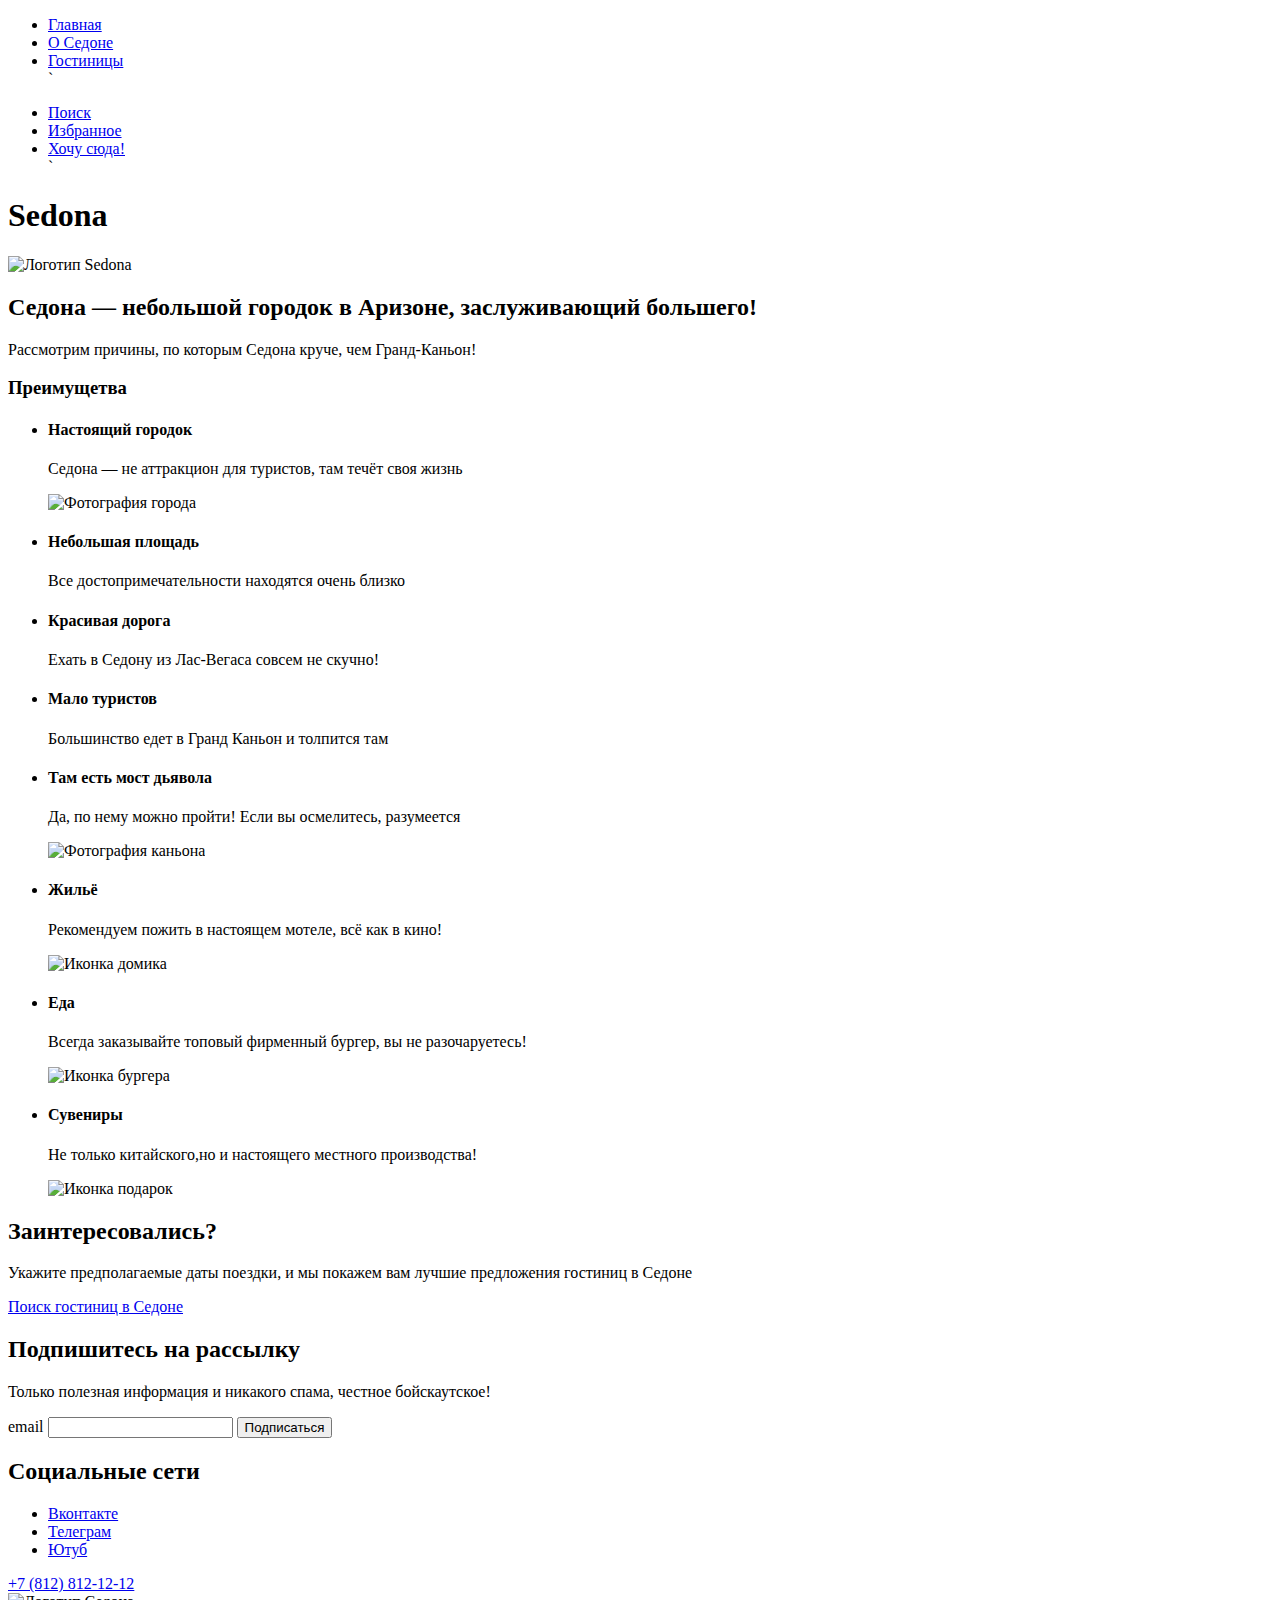
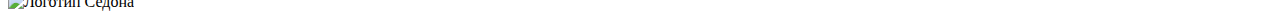
==== index.html @ 20e48341 "Добавляет футер" ====
<!DOCTYPE html>
<html lang="ru">
  <head>
    <meta charset="utf-8">
    <title>HTML Academy: Седона</title>
  </head>
  <body>
<header class="page-header">
  <nav class="navigation">
  <ul class="navigation-list">
    <li class="navigation-item">
  <a class="navigation-link" href="home.html">Главная</a>
    </li>
    <li class="navigation-item">
      <a class="navigation-link" href="about.html">О Седоне</a>
        </li>
        <li class="navigation-item">
          <a class="navigation-link" href="hotel.html">Гостиницы</a>
            </li>`
  </ul>
  <ul class="navigation-user">
    <li class="navigation-item">
  <a class="navigation-link" href="#">
    <span class="visuali-hidden">
      Поиск</span>
  </a>
    </li>
    <li class="navigation-item">
      <a class="navigation-link" href="#">Избранное</a>
        </li>
        <li class="navigation-item">
          <a class="navigation-link" href="#">
            <span class="visuali-hidden">
            Хочу сюда!</span>
          </a>
          </li>`
  </ul>
  </nav>
</header>

<main class="main-index">
<h1 class="visually-hidden">Sedona</h1>
<img class="logo" src="" alt="Логотип Sedona">
<section class="intro">
<h2>Седона — небольшой городок в Аризоне,
  заслуживающий большего!
</h2>
<p class="advantages-discription">Рассмотрим причины, по которым Седона круче, чем Гранд-Каньон!</p>
</section>
<section class="advantages">
<h3 class="visuali-hidden">Преимущетва</h3>
<ul class="advantages-list">
  <li class="advantages-item">
<h4 class="advanage-title">Настоящий городок</h4>
<p class="advantages-discription">Седона — не аттракцион для туристов, там течёт своя жизнь</p>
<img src="" alt="Фотография города">
  </li>
  <li class="advantages-item">
    <h4 class="advanage-title">Небольшая площадь</h4>
    <p class="advantages-discription">Все достопримечательности находятся очень близко</p>
      </li>
    </li>
    <li class="advantages-item">
      <h4 class="advanage-title">Красивая дорога</h4>
      <p class="advantages-discription">Ехать в Седону из Лас-Вегаса совсем не скучно!</p>
        </li>
      </li>
      <li class="advantages-item">
        <h4 class="advanage-title">Мало туристов</h4>
        <p class="advantages-discription">Большинство едет в Гранд Каньон и толпится там</p>
          </li>
          <li class="advantages-item">
            <h4 class="advanage-title">Там есть мост дьявола</h4>
            <p class="advantages-discription">Да, по нему можно пройти! Если вы осмелитесь, разумеется</p>
            <img src="" alt="Фотография каньона">
              </li>
              <li class="advantages-item">
                <h4 class="advantages-title">Жильё</h4>
                <p class="advantages-discription">Рекомендуем пожить в настоящем мотеле, всё как в кино!</p>
                <img src="" alt="Иконка домика">
                  </li>
                  <li class="advantages-item">
                    <h4 class="advantages-title">Еда</h4>
                    <p class="advantages-discription">Всегда заказывайте топовый фирменный бургер, вы не разочаруетесь!</p>
                    <img src="" alt="Иконка бургера">
                      </li>
                      <li class="advantages-item">
                        <h4 class="advantages-title">Сувениры</h4>
                        <p class="advantages-discription">Не только китайского,но и настоящего местного производства!</p>
                        <img src="" alt="Иконка подарок">
                          </li>
</ul>
<section class="advantages">
<h2 class="search-title">Заинтересовались?</h2>
<p class="advantages-discription">Укажите предполагаемые даты поездки, и мы покажем вам лучшие предложения гостиниц в Седоне</p>
<a class="button button-all" href="#">Поиск гостиниц в Седоне</a>
</section>
<section class="appointment">
  <h2 class="appointment-title">Подпишитесь на рассылку</h2>
  <p>Только полезная информация и никакого спама, честное бойскаутское!</p>
  <form class="appointment-form" action="https://echo.htmlacademy.ru" method="post">
    <lable for="appointment-email">email</lable>
  <input type="text" id="appointment-email" name="appointment-email">
  <button class="button" type="submit">Подписаться</button>
  </form>
</section>
<footer class="page-footer">
  <section class="footer-social">
    <h2 class="visuali-hidden">Социальные сети</h2>
    <ul class="footer-social-list">
      <li class="footer-social-item">
      <a class="button" href="#">
        <span class="visuali-hidden">Вконтакте</span>
      </a>
    </li>
    <li class="footer-social-item">
      <a class="button" href="#">
        <span class="visuali-hidden">Телеграм</span>
      </a>
      <li class="footer-social-item">
        <a class="button" href="#">
          <span class="visuali-hidden">Ютуб</span>
        </a>
      </ul>
  </section>
  <section class="footer-contacts">
    <a class="footer-contacts-phone" href="tel:+7812812-12-12">+7 (812) 812-12-12</a>
  </section>
  <img class="contacts-logo" src="" alt="Логотип Седона">
</main>

  </body>
</html>
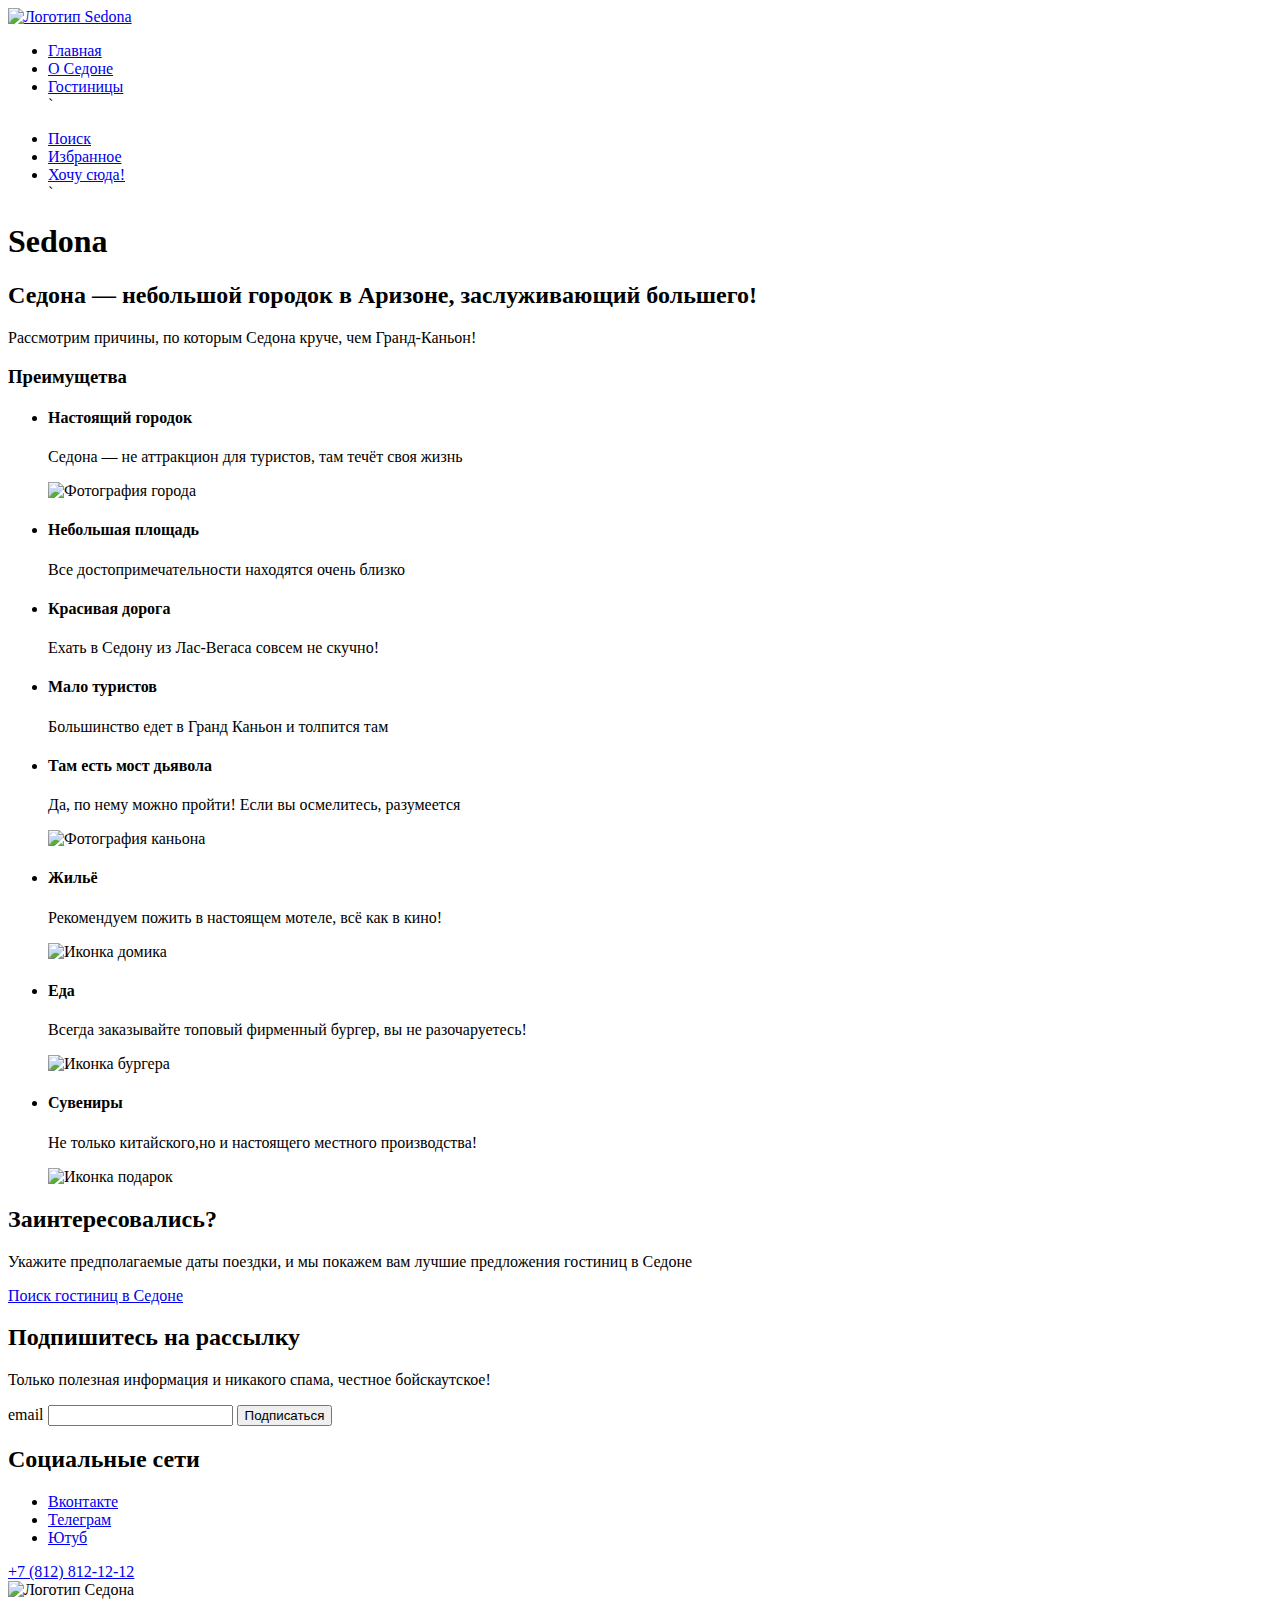
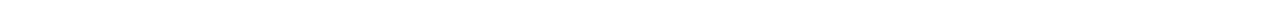
==== commit 81ca39be: "Добавляет фильтрацию, карточки продукта и пагинацию" ====
--- a/index.html
+++ b/index.html
@@ -7,6 +7,9 @@
   <body>
 <header class="page-header">
   <nav class="navigation">
+    <a class="navigation-logo" href="index.html">
+      <img class="page-header-logo" src="" alt="Логотип Sedona" src="">
+      </a>
   <ul class="navigation-list">
     <li class="navigation-item">
   <a class="navigation-link" href="home.html">Главная</a>
@@ -15,7 +18,7 @@
       <a class="navigation-link" href="about.html">О Седоне</a>
         </li>
         <li class="navigation-item">
-          <a class="navigation-link" href="hotel.html">Гостиницы</a>
+          <a class="navigation-link" href="catalog.html">Гостиницы</a>
             </li>`
   </ul>
   <ul class="navigation-user">
@@ -40,10 +43,8 @@
 
 <main class="main-index">
 <h1 class="visually-hidden">Sedona</h1>
-<img class="logo" src="" alt="Логотип Sedona">
 <section class="intro">
-<h2>Седона — небольшой городок в Аризоне,
-  заслуживающий большего!
+<h2>Седона — небольшой городок в Аризоне, заслуживающий большего!
 </h2>
 <p class="advantages-discription">Рассмотрим причины, по которым Седона круче, чем Гранд-Каньон!</p>
 </section>
@@ -127,6 +128,7 @@
     <a class="footer-contacts-phone" href="tel:+7812812-12-12">+7 (812) 812-12-12</a>
   </section>
   <img class="contacts-logo" src="" alt="Логотип Седона">
+  </footer>
 </main>
 
   </body>
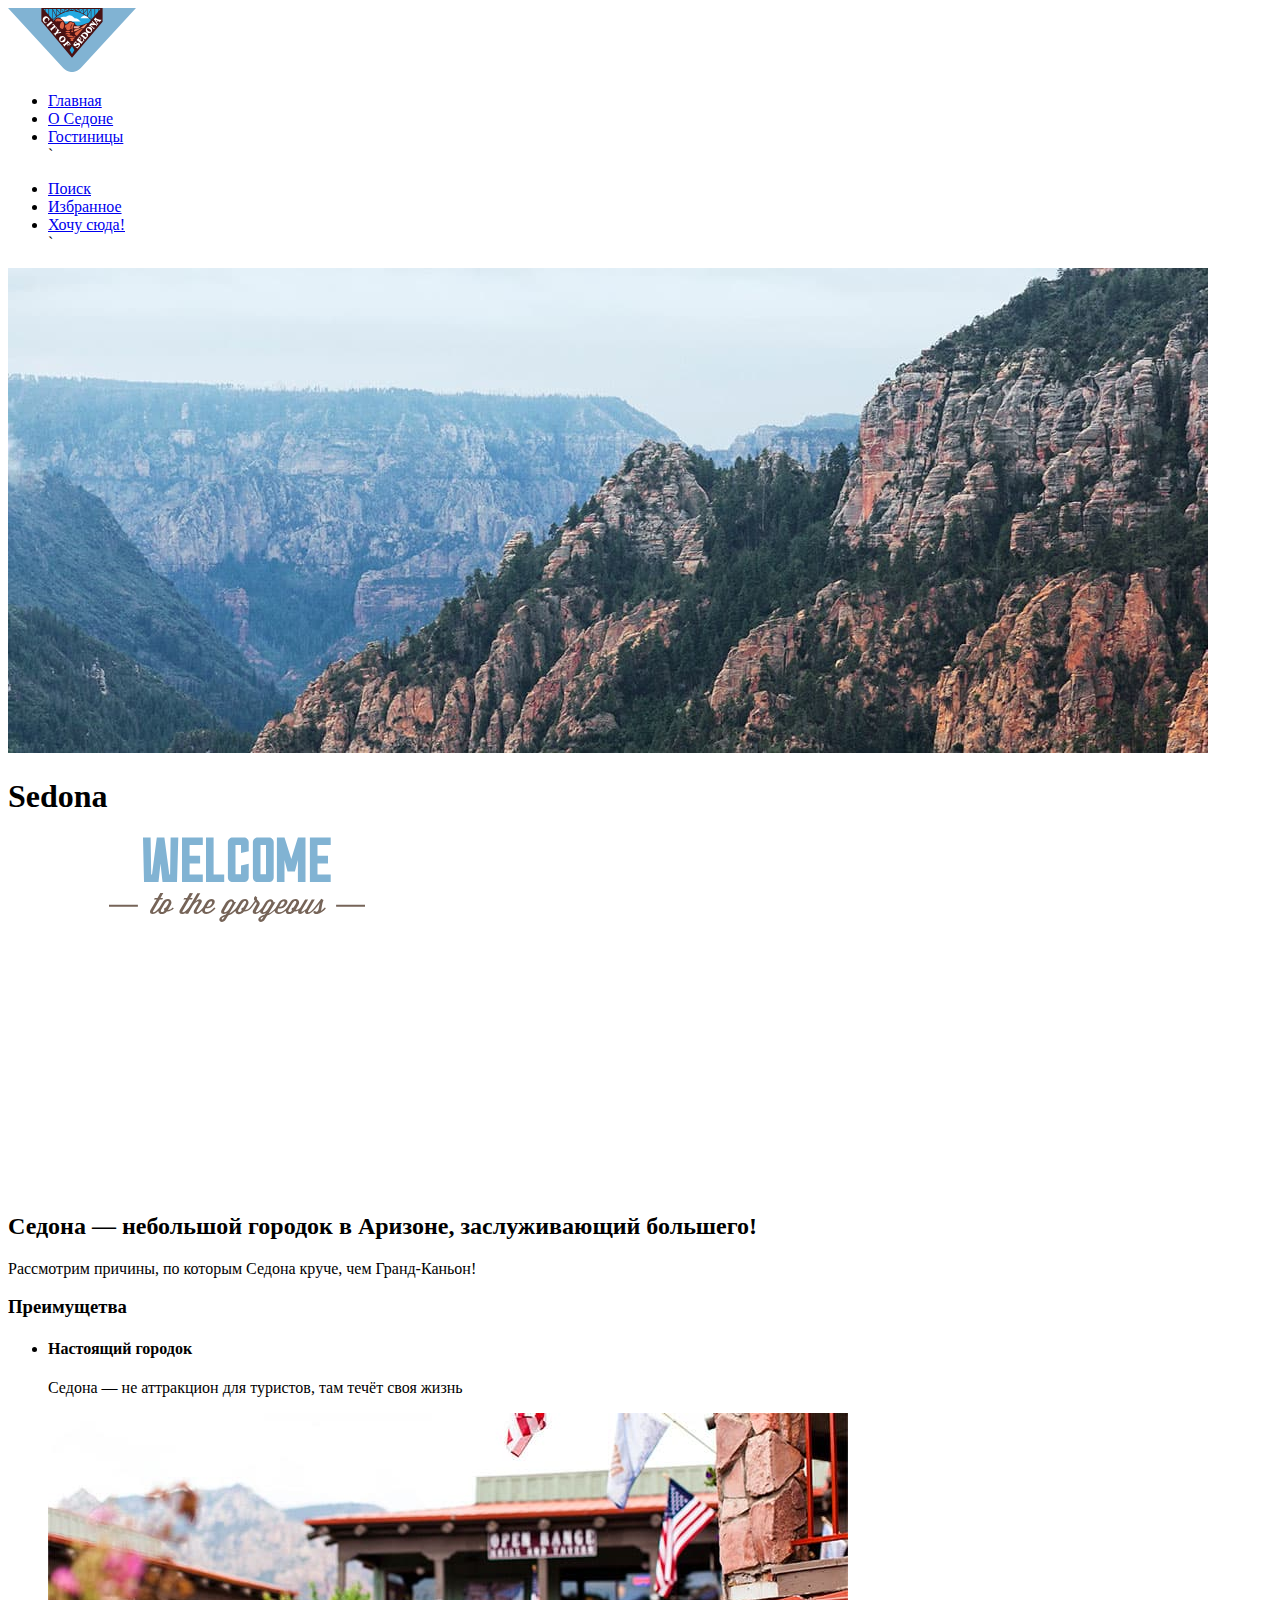
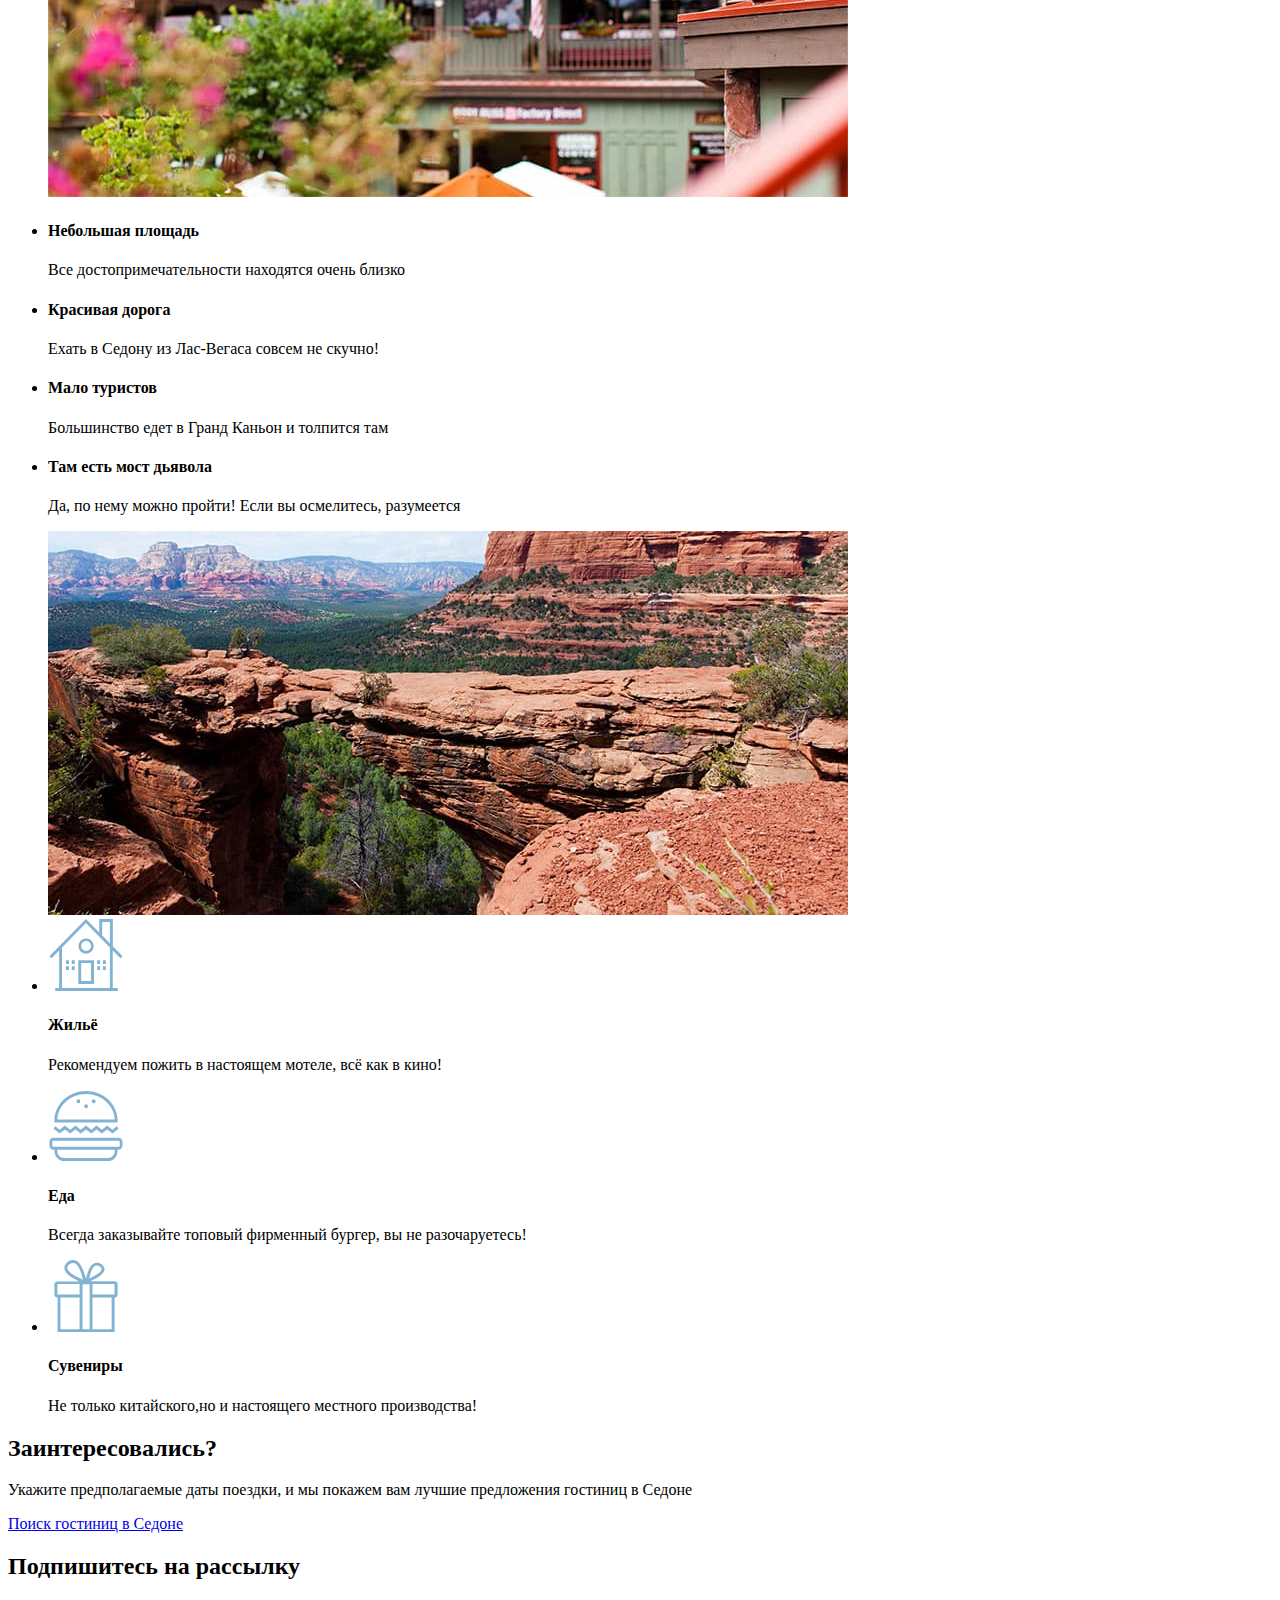
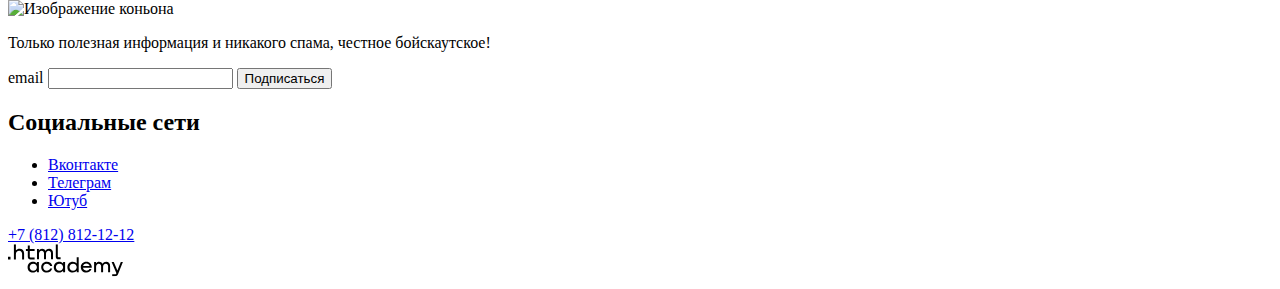
==== commit 2dade0ff: "Добавляет изображения" ====
--- a/index.html
+++ b/index.html
@@ -8,7 +8,7 @@
 <header class="page-header">
   <nav class="navigation">
     <a class="navigation-logo" href="index.html">
-      <img class="page-header-logo" src="" alt="Логотип Sedona" src="">
+      <img class="page-header-logo" src="imeges/logo.svg" alt="Логотип Sedona" widh="138" height="64">
       </a>
   <ul class="navigation-list">
     <li class="navigation-item">
@@ -42,7 +42,11 @@
 </header>
 
 <main class="main-index">
+
+  <img class="background" src="imeges/index-background.jpg" alt="Изображение коньона" width="1200" height="485">
 <h1 class="visually-hidden">Sedona</h1>
+<img src="imeges/welcome.svg" width="458" height="352" alt="Приветствие" >
+
 <section class="intro">
 <h2>Седона — небольшой городок в Аризоне, заслуживающий большего!
 </h2>
@@ -54,7 +58,7 @@
   <li class="advantages-item">
 <h4 class="advanage-title">Настоящий городок</h4>
 <p class="advantages-discription">Седона — не аттракцион для туристов, там течёт своя жизнь</p>
-<img src="" alt="Фотография города">
+<img src="imeges/photo-1.jpg" width="800" height="384" alt="Фотография города">
   </li>
   <li class="advantages-item">
     <h4 class="advanage-title">Небольшая площадь</h4>
@@ -73,22 +77,22 @@
           <li class="advantages-item">
             <h4 class="advanage-title">Там есть мост дьявола</h4>
             <p class="advantages-discription">Да, по нему можно пройти! Если вы осмелитесь, разумеется</p>
-            <img src="" alt="Фотография каньона">
+            <img src="imeges/photo-2.jpg" width="800" height="384" alt="Фотография каньона">
               </li>
               <li class="advantages-item">
+                <img src="imeges/Advantage-icon-home.svg" width="75" height="72" alt="Иконка домика">
                 <h4 class="advantages-title">Жильё</h4>
                 <p class="advantages-discription">Рекомендуем пожить в настоящем мотеле, всё как в кино!</p>
-                <img src="" alt="Иконка домика">
                   </li>
                   <li class="advantages-item">
+                    <img src="imeges/Advantage-icon-burger.svg" width="75" height="72" alt="Иконка бургера">
                     <h4 class="advantages-title">Еда</h4>
                     <p class="advantages-discription">Всегда заказывайте топовый фирменный бургер, вы не разочаруетесь!</p>
-                    <img src="" alt="Иконка бургера">
                       </li>
                       <li class="advantages-item">
+                        <img src="imeges/Advantage-icon-box.svg" width="75" height="72" alt="Иконка подарка">
                         <h4 class="advantages-title">Сувениры</h4>
                         <p class="advantages-discription">Не только китайского,но и настоящего местного производства!</p>
-                        <img src="" alt="Иконка подарок">
                           </li>
 </ul>
 <section class="advantages">
@@ -98,11 +102,13 @@
 </section>
 <section class="appointment">
   <h2 class="appointment-title">Подпишитесь на рассылку</h2>
+  <img class="background" src="imeges/subscribe.jpg" alt="Изображение коньона" width="1200" height="414">
   <p>Только полезная информация и никакого спама, честное бойскаутское!</p>
   <form class="appointment-form" action="https://echo.htmlacademy.ru" method="post">
     <lable for="appointment-email">email</lable>
   <input type="text" id="appointment-email" name="appointment-email">
   <button class="button" type="submit">Подписаться</button>
+
   </form>
 </section>
 <footer class="page-footer">
@@ -127,7 +133,7 @@
   <section class="footer-contacts">
     <a class="footer-contacts-phone" href="tel:+7812812-12-12">+7 (812) 812-12-12</a>
   </section>
-  <img class="contacts-logo" src="" alt="Логотип Седона">
+  <img class="contacts-logo" src="imeges/logo_htmlacademy.svg" width="115" height="33" alt="Логотип академии">
   </footer>
 </main>
 
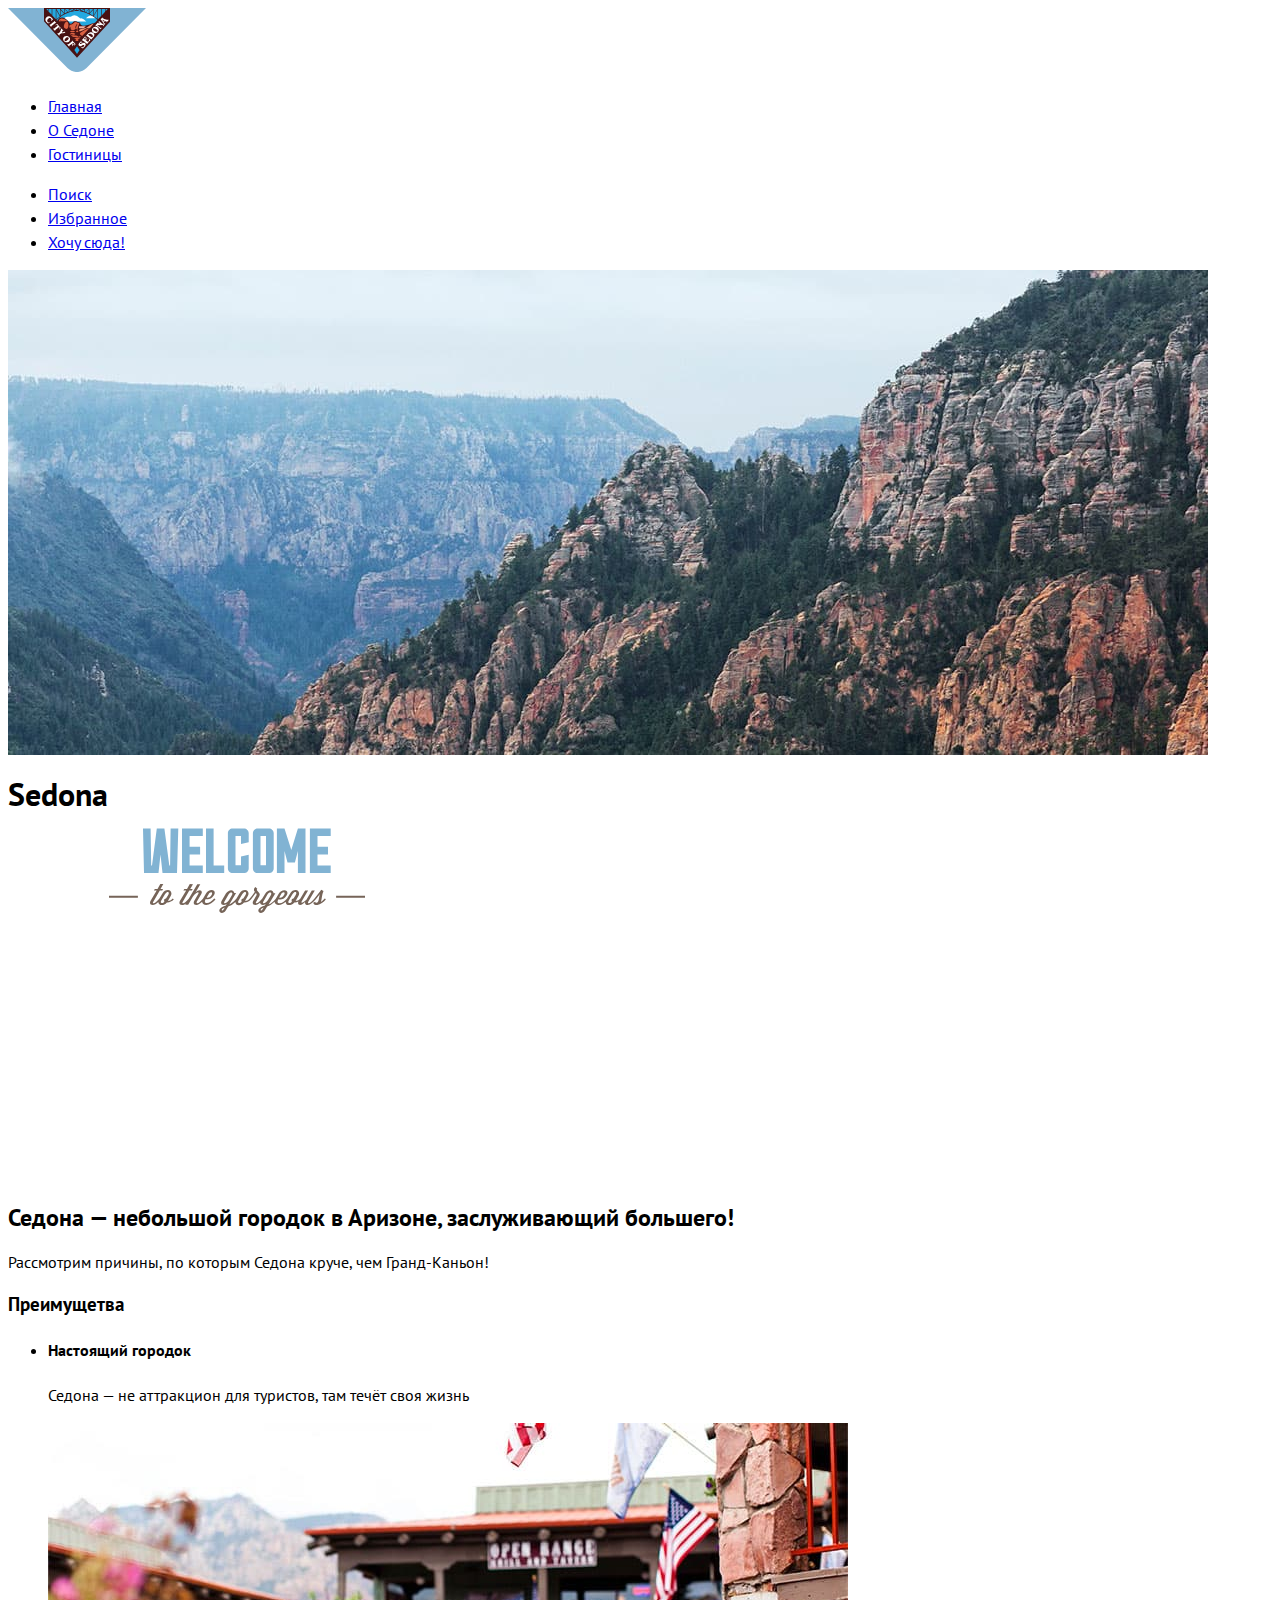
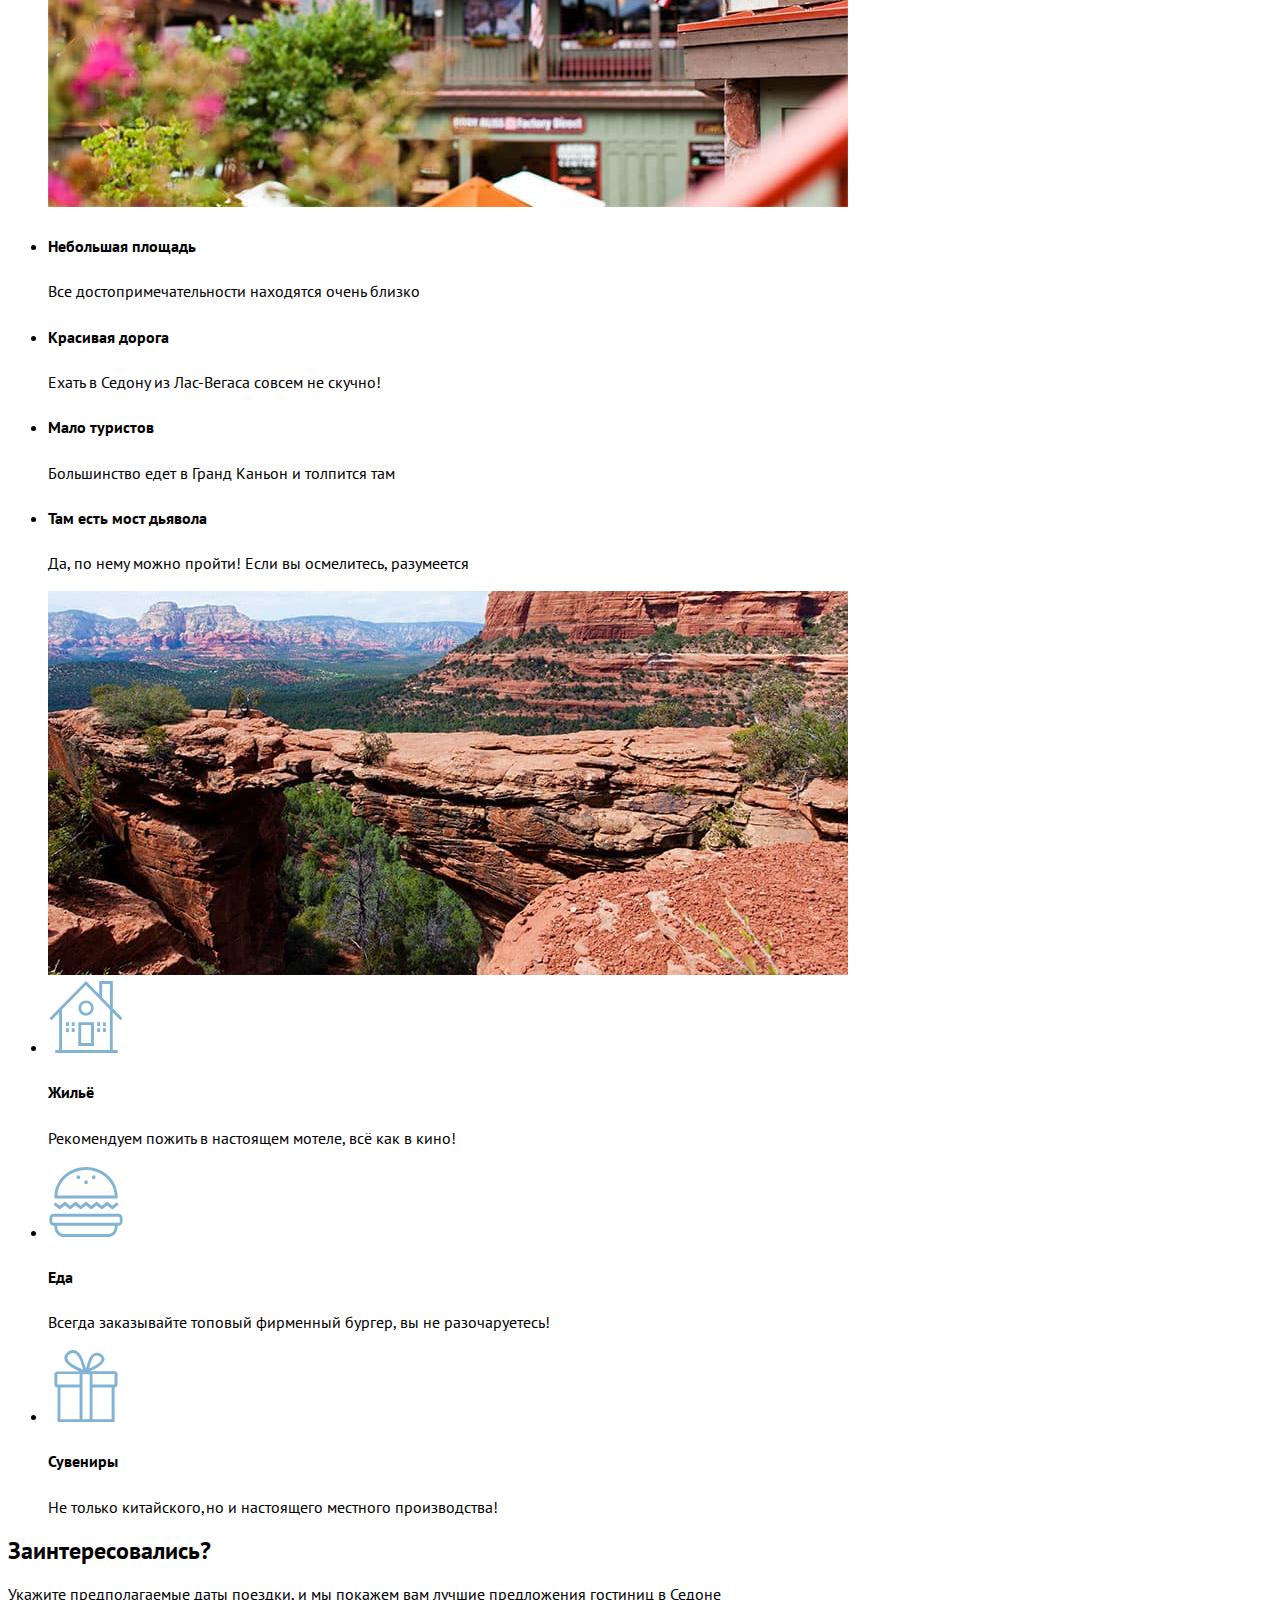
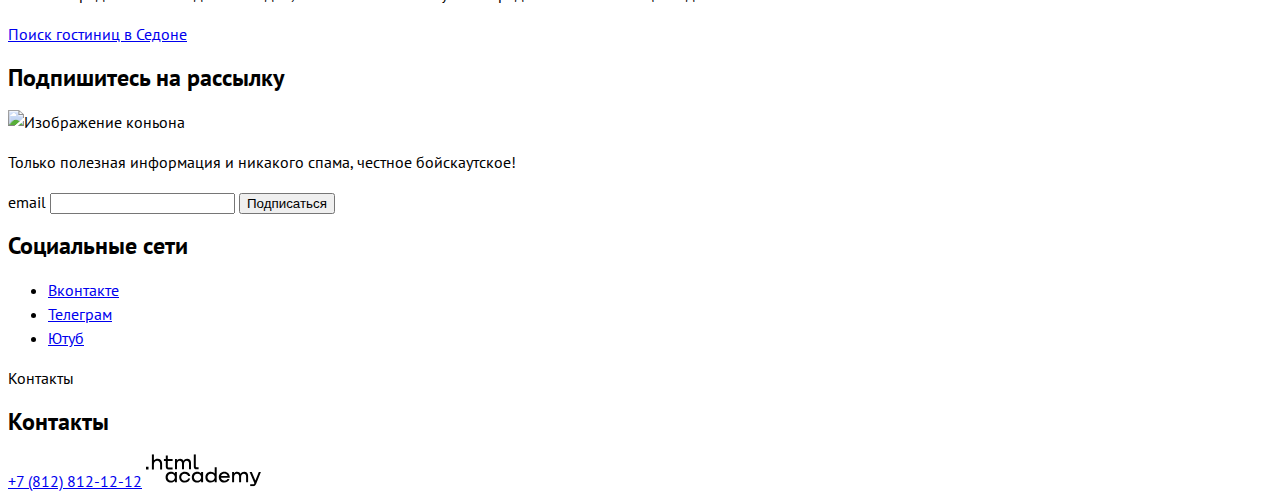
==== commit 8ac7c742: "Добавляет изображения" ====
--- a/index.html
+++ b/index.html
@@ -1,141 +1,147 @@
 <!DOCTYPE html>
 <html lang="ru">
+
   <head>
+    <meta name="viewport" content="width=device-width, initial-scale=1">
     <meta charset="utf-8">
     <title>HTML Academy: Седона</title>
+    <link rel="stylesheet" href="styles/styles.css">
   </head>
+
   <body>
-<header class="page-header">
-  <nav class="navigation">
-    <a class="navigation-logo" href="index.html">
-      <img class="page-header-logo" src="imeges/logo.svg" alt="Логотип Sedona" widh="138" height="64">
-      </a>
-  <ul class="navigation-list">
-    <li class="navigation-item">
-  <a class="navigation-link" href="home.html">Главная</a>
-    </li>
-    <li class="navigation-item">
-      <a class="navigation-link" href="about.html">О Седоне</a>
+    <header class="page-header">
+      <nav class="navigation">
+        <a class="navigation-logo" href="index.html">
+          <img class="page-header-logo" src="images/logo.svg" alt="Логотип Sedona" width="138" height="64">
+        </a>
+        <ul class="navigation-list">
+          <li class="navigation-item">
+            <a class="navigation-link" href="home.html">Главная</a>
+          </li>
+          <li class="navigation-item">
+            <a class="navigation-link" href="about.html">О Седоне</a>
+          </li>
+          <li class="navigation-item">
+            <a class="navigation-link" href="catalog.html">Гостиницы</a>
+          </li>
+        </ul>
+        <ul class="navigation-user">
+          <li class="navigation-item">
+            <a class="navigation-link" href="#">
+              <span class="visuali-hidden">
+                Поиск</span>
+            </a>
+          </li>
+          <li class="navigation-item">
+            <a class="navigation-link" href="#">Избранное</a>
+          </li>
+          <li class="navigation-item">
+            <a class="navigation-link" href="#">
+              <span class="visuali-hidden">
+                Хочу сюда!</span>
+            </a>
+          </li>
+        </ul>
+      </nav>
+    </header>
+
+    <main class="main-index">
+
+      <img class="background" src="images/index-background.jpg" alt="Изображение коньона" width="1200" height="485">
+      <h1 class="visually-hidden">Sedona</h1>
+      <img src="images/welcome.svg" width="458" height="352" alt="Приветствие">
+
+      <section class="intro">
+        <h2>Седона — небольшой городок в Аризоне, заслуживающий большего!</h2>
+      </section>
+      <p class="advantages-discription">Рассмотрим причины, по которым Седона круче, чем Гранд-Каньон!</p>
+      <section class="advantages">
+        <h3 class="visuali-hidden">Преимущетва</h3>
+      </section>
+      <ul class="advantages-list">
+        <li class="advantages-item">
+          <h4 class="advanage-title">Настоящий городок</h4>
+          <p class="advantages-discription">Седона — не аттракцион для туристов, там течёт своя жизнь</p>
+          <img src="images/photo-1.jpg" width="800" height="384" alt="Фотография города">
         </li>
-        <li class="navigation-item">
-          <a class="navigation-link" href="catalog.html">Гостиницы</a>
-            </li>`
-  </ul>
-  <ul class="navigation-user">
-    <li class="navigation-item">
-  <a class="navigation-link" href="#">
-    <span class="visuali-hidden">
-      Поиск</span>
-  </a>
-    </li>
-    <li class="navigation-item">
-      <a class="navigation-link" href="#">Избранное</a>
+        <li class="advantages-item">
+          <h4 class="advanage-title">Небольшая площадь</h4>
+          <p class="advantages-discription">Все достопримечательности находятся очень близко</p>
         </li>
-        <li class="navigation-item">
-          <a class="navigation-link" href="#">
-            <span class="visuali-hidden">
-            Хочу сюда!</span>
-          </a>
-          </li>`
-  </ul>
-  </nav>
-</header>
 
-<main class="main-index">
+        <li class="advantages-item">
+          <h4 class="advanage-title">Красивая дорога</h4>
+          <p class="advantages-discription">Ехать в Седону из Лас-Вегаса совсем не скучно!</p>
+        </li>
 
-  <img class="background" src="imeges/index-background.jpg" alt="Изображение коньона" width="1200" height="485">
-<h1 class="visually-hidden">Sedona</h1>
-<img src="imeges/welcome.svg" width="458" height="352" alt="Приветствие" >
+        <li class="advantages-item">
+          <h4 class="advanage-title">Мало туристов</h4>
+          <p class="advantages-discription">Большинство едет в Гранд Каньон и толпится там</p>
+        </li>
+        <li class="advantages-item">
+          <h4 class="advanage-title">Там есть мост дьявола</h4>
+          <p class="advantages-discription">Да, по нему можно пройти! Если вы осмелитесь, разумеется</p>
+          <img src="images/photo-2.jpg" width="800" height="384" alt="Фотография каньона">
+        </li>
+        <li class="advantages-item">
+          <img src="images/Advantage-icon-home.svg" width="75" height="72" alt="Иконка домика">
+          <h4 class="advantages-title">Жильё</h4>
+          <p class="advantages-discription">Рекомендуем пожить в настоящем мотеле, всё как в кино!</p>
+        </li>
+        <li class="advantages-item">
+          <img src="images/Advantage-icon-burger.svg" width="75" height="72" alt="Иконка бургера">
+          <h4 class="advantages-title">Еда</h4>
+          <p class="advantages-discription">Всегда заказывайте топовый фирменный бургер, вы не разочаруетесь!</p>
+        </li>
+        <li class="advantages-item">
+          <img src="images/Advantage-icon-box.svg" width="75" height="72" alt="Иконка подарка">
+          <h4 class="advantages-title">Сувениры</h4>
+          <p class="advantages-discription">Не только китайского,но и настоящего местного производства!</p>
+        </li>
+      </ul>
+      <section class="advantages">
+        <h2 class="search-title">Заинтересовались?</h2>
+        <p class="advantages-discription">Укажите предполагаемые даты поездки, и мы покажем вам лучшие предложения
+          гостиниц в Седоне</p>
+        <a class="button button-all" href="#">Поиск гостиниц в Седоне</a>
+      </section>
+      <section class="appointment">
+        <h2 class="appointment-title">Подпишитесь на рассылку</h2>
+      </section>
+      <img class="background" src="images/subscribe.jpg" alt="Изображение коньона" width="1200" height="414">
+      <p>Только полезная информация и никакого спама, честное бойскаутское!</p>
+      <form class="appointment-form" action="https://echo.htmlacademy.ru" method="post">
+        <label class="appointment-form" for="appointment-email">email</label>
+        <input type="text" id="appointment-email" name="appointment-email">
+        <button class="button" type="submit">Подписаться</button>
+      </form>
+      <footer class="page-footer">
+        <section class="footer-social">
+          <h2 class="visuali-hidden">Социальные сети</h2>
+          <ul class="footer-social-list">
+            <li class="footer-social-item">
+              <a class="button" href="#">
+                <span class="visuali-hidden">Вконтакте</span>
+              </a>
+            </li>
+            <li class="footer-social-item">
+              <a class="button" href="#">
+                <span class="visuali-hidden">Телеграм</span>
+              </a>
+            <li class="footer-social-item">
+              <a class="button" href="#">
+                <span class="visuali-hidden">Ютуб</span>
+              </a>
+          </ul>
+        </section>
+        <section class="footer-contacts">Контакты</section>
+        <h2 class="visuali-hidden">Контакты</h2>
+        <a class="footer-contacts-phone" href="tel:+7812812-12-12">+7 (812) 812-12-12</a>
 
-<section class="intro">
-<h2>Седона — небольшой городок в Аризоне, заслуживающий большего!
-</h2>
-<p class="advantages-discription">Рассмотрим причины, по которым Седона круче, чем Гранд-Каньон!</p>
-</section>
-<section class="advantages">
-<h3 class="visuali-hidden">Преимущетва</h3>
-<ul class="advantages-list">
-  <li class="advantages-item">
-<h4 class="advanage-title">Настоящий городок</h4>
-<p class="advantages-discription">Седона — не аттракцион для туристов, там течёт своя жизнь</p>
-<img src="imeges/photo-1.jpg" width="800" height="384" alt="Фотография города">
-  </li>
-  <li class="advantages-item">
-    <h4 class="advanage-title">Небольшая площадь</h4>
-    <p class="advantages-discription">Все достопримечательности находятся очень близко</p>
-      </li>
-    </li>
-    <li class="advantages-item">
-      <h4 class="advanage-title">Красивая дорога</h4>
-      <p class="advantages-discription">Ехать в Седону из Лас-Вегаса совсем не скучно!</p>
-        </li>
-      </li>
-      <li class="advantages-item">
-        <h4 class="advanage-title">Мало туристов</h4>
-        <p class="advantages-discription">Большинство едет в Гранд Каньон и толпится там</p>
-          </li>
-          <li class="advantages-item">
-            <h4 class="advanage-title">Там есть мост дьявола</h4>
-            <p class="advantages-discription">Да, по нему можно пройти! Если вы осмелитесь, разумеется</p>
-            <img src="imeges/photo-2.jpg" width="800" height="384" alt="Фотография каньона">
-              </li>
-              <li class="advantages-item">
-                <img src="imeges/Advantage-icon-home.svg" width="75" height="72" alt="Иконка домика">
-                <h4 class="advantages-title">Жильё</h4>
-                <p class="advantages-discription">Рекомендуем пожить в настоящем мотеле, всё как в кино!</p>
-                  </li>
-                  <li class="advantages-item">
-                    <img src="imeges/Advantage-icon-burger.svg" width="75" height="72" alt="Иконка бургера">
-                    <h4 class="advantages-title">Еда</h4>
-                    <p class="advantages-discription">Всегда заказывайте топовый фирменный бургер, вы не разочаруетесь!</p>
-                      </li>
-                      <li class="advantages-item">
-                        <img src="imeges/Advantage-icon-box.svg" width="75" height="72" alt="Иконка подарка">
-                        <h4 class="advantages-title">Сувениры</h4>
-                        <p class="advantages-discription">Не только китайского,но и настоящего местного производства!</p>
-                          </li>
-</ul>
-<section class="advantages">
-<h2 class="search-title">Заинтересовались?</h2>
-<p class="advantages-discription">Укажите предполагаемые даты поездки, и мы покажем вам лучшие предложения гостиниц в Седоне</p>
-<a class="button button-all" href="#">Поиск гостиниц в Седоне</a>
-</section>
-<section class="appointment">
-  <h2 class="appointment-title">Подпишитесь на рассылку</h2>
-  <img class="background" src="imeges/subscribe.jpg" alt="Изображение коньона" width="1200" height="414">
-  <p>Только полезная информация и никакого спама, честное бойскаутское!</p>
-  <form class="appointment-form" action="https://echo.htmlacademy.ru" method="post">
-    <lable for="appointment-email">email</lable>
-  <input type="text" id="appointment-email" name="appointment-email">
-  <button class="button" type="submit">Подписаться</button>
+        <img class="contacts-logo" src="images/logo_htmlacademy.svg" width="115" height="33" alt="Логотип академии">
 
-  </form>
-</section>
-<footer class="page-footer">
-  <section class="footer-social">
-    <h2 class="visuali-hidden">Социальные сети</h2>
-    <ul class="footer-social-list">
-      <li class="footer-social-item">
-      <a class="button" href="#">
-        <span class="visuali-hidden">Вконтакте</span>
-      </a>
-    </li>
-    <li class="footer-social-item">
-      <a class="button" href="#">
-        <span class="visuali-hidden">Телеграм</span>
-      </a>
-      <li class="footer-social-item">
-        <a class="button" href="#">
-          <span class="visuali-hidden">Ютуб</span>
-        </a>
-      </ul>
-  </section>
-  <section class="footer-contacts">
-    <a class="footer-contacts-phone" href="tel:+7812812-12-12">+7 (812) 812-12-12</a>
-  </section>
-  <img class="contacts-logo" src="imeges/logo_htmlacademy.svg" width="115" height="33" alt="Логотип академии">
-  </footer>
-</main>
+      </footer>
+    </main>
+  </body>
 
-  </body>
 </html>
--- a/styles/styles.css
+++ b/styles/styles.css
@@ -0,0 +1,20 @@
+@font-face {
+  font-family: "PT Sans";
+  font-style: normal;
+  font-weight: 400;
+  src: url("../fonts/ptsans-400.woff2") format("woff2");
+  font-display: swap;
+}
+@font-face {
+  font-family: "PT Sans";
+  font-style: normal;
+  font-weight: 700;
+  src: url("../fonts/ptsans-700.woff2") format("woff2");
+  font-display: swap;
+}
+body {
+font-family: "PT Sans", sans-serif;
+
+font-size: 16px;
+line-height: 24px;
+}
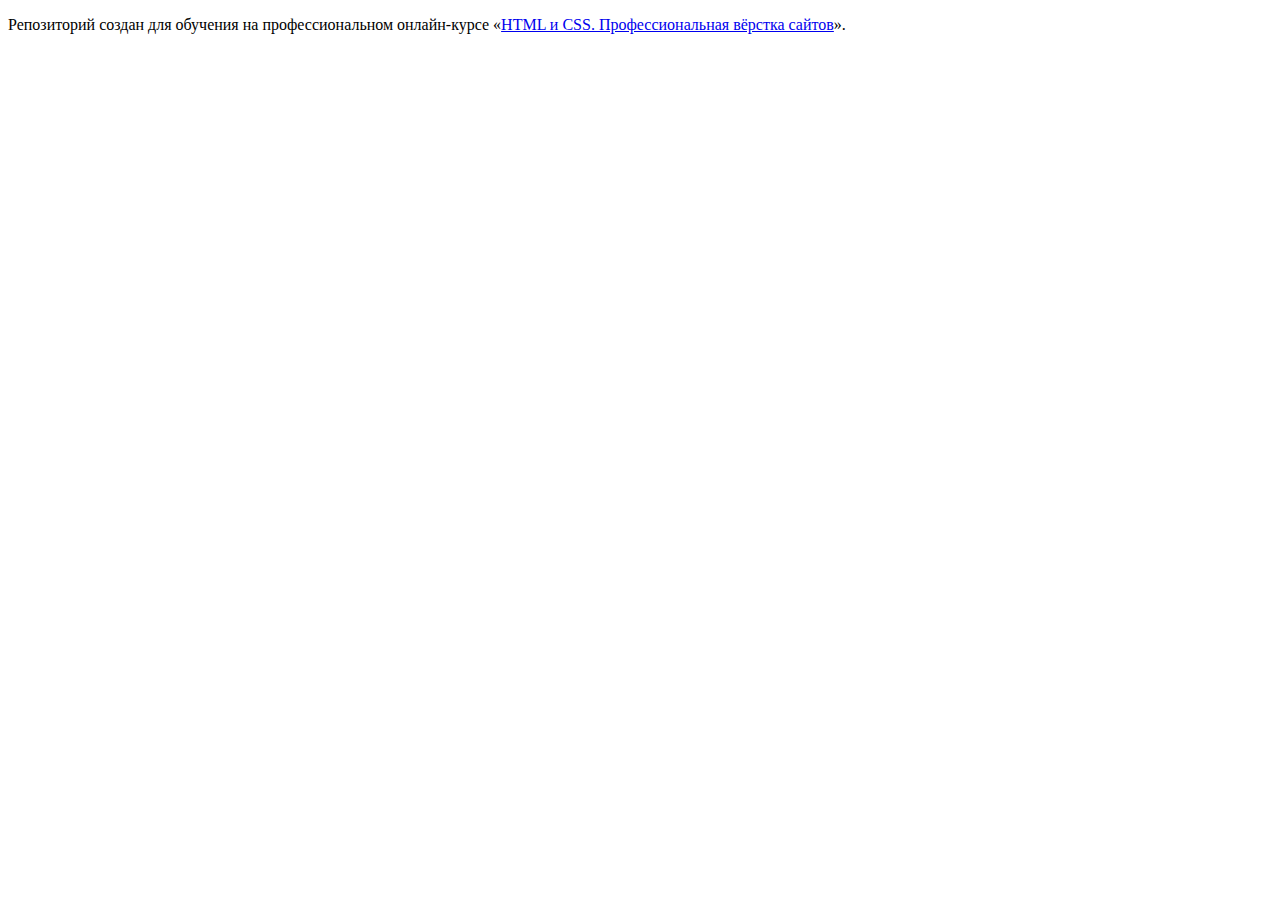
==== commit 7a4e605b: "Revert "Графика для всех страниц"" ====
--- a/index.html
+++ b/index.html
@@ -1,147 +1,12 @@
 <!DOCTYPE html>
 <html lang="ru">
-
   <head>
-    <meta name="viewport" content="width=device-width, initial-scale=1">
     <meta charset="utf-8">
     <title>HTML Academy: Седона</title>
-    <link rel="stylesheet" href="styles/styles.css">
   </head>
+  <body>
 
-  <body>
-    <header class="page-header">
-      <nav class="navigation">
-        <a class="navigation-logo" href="index.html">
-          <img class="page-header-logo" src="images/logo.svg" alt="Логотип Sedona" width="138" height="64">
-        </a>
-        <ul class="navigation-list">
-          <li class="navigation-item">
-            <a class="navigation-link" href="home.html">Главная</a>
-          </li>
-          <li class="navigation-item">
-            <a class="navigation-link" href="about.html">О Седоне</a>
-          </li>
-          <li class="navigation-item">
-            <a class="navigation-link" href="catalog.html">Гостиницы</a>
-          </li>
-        </ul>
-        <ul class="navigation-user">
-          <li class="navigation-item">
-            <a class="navigation-link" href="#">
-              <span class="visuali-hidden">
-                Поиск</span>
-            </a>
-          </li>
-          <li class="navigation-item">
-            <a class="navigation-link" href="#">Избранное</a>
-          </li>
-          <li class="navigation-item">
-            <a class="navigation-link" href="#">
-              <span class="visuali-hidden">
-                Хочу сюда!</span>
-            </a>
-          </li>
-        </ul>
-      </nav>
-    </header>
+    <p>Репозиторий создан для обучения на профессиональном онлайн‑курсе «<a href="https://htmlacademy.ru/intensive/htmlcss">HTML и CSS. Профессиональная вёрстка сайтов</a>».</p>
 
-    <main class="main-index">
-
-      <img class="background" src="images/index-background.jpg" alt="Изображение коньона" width="1200" height="485">
-      <h1 class="visually-hidden">Sedona</h1>
-      <img src="images/welcome.svg" width="458" height="352" alt="Приветствие">
-
-      <section class="intro">
-        <h2>Седона — небольшой городок в Аризоне, заслуживающий большего!</h2>
-      </section>
-      <p class="advantages-discription">Рассмотрим причины, по которым Седона круче, чем Гранд-Каньон!</p>
-      <section class="advantages">
-        <h3 class="visuali-hidden">Преимущетва</h3>
-      </section>
-      <ul class="advantages-list">
-        <li class="advantages-item">
-          <h4 class="advanage-title">Настоящий городок</h4>
-          <p class="advantages-discription">Седона — не аттракцион для туристов, там течёт своя жизнь</p>
-          <img src="images/photo-1.jpg" width="800" height="384" alt="Фотография города">
-        </li>
-        <li class="advantages-item">
-          <h4 class="advanage-title">Небольшая площадь</h4>
-          <p class="advantages-discription">Все достопримечательности находятся очень близко</p>
-        </li>
-
-        <li class="advantages-item">
-          <h4 class="advanage-title">Красивая дорога</h4>
-          <p class="advantages-discription">Ехать в Седону из Лас-Вегаса совсем не скучно!</p>
-        </li>
-
-        <li class="advantages-item">
-          <h4 class="advanage-title">Мало туристов</h4>
-          <p class="advantages-discription">Большинство едет в Гранд Каньон и толпится там</p>
-        </li>
-        <li class="advantages-item">
-          <h4 class="advanage-title">Там есть мост дьявола</h4>
-          <p class="advantages-discription">Да, по нему можно пройти! Если вы осмелитесь, разумеется</p>
-          <img src="images/photo-2.jpg" width="800" height="384" alt="Фотография каньона">
-        </li>
-        <li class="advantages-item">
-          <img src="images/Advantage-icon-home.svg" width="75" height="72" alt="Иконка домика">
-          <h4 class="advantages-title">Жильё</h4>
-          <p class="advantages-discription">Рекомендуем пожить в настоящем мотеле, всё как в кино!</p>
-        </li>
-        <li class="advantages-item">
-          <img src="images/Advantage-icon-burger.svg" width="75" height="72" alt="Иконка бургера">
-          <h4 class="advantages-title">Еда</h4>
-          <p class="advantages-discription">Всегда заказывайте топовый фирменный бургер, вы не разочаруетесь!</p>
-        </li>
-        <li class="advantages-item">
-          <img src="images/Advantage-icon-box.svg" width="75" height="72" alt="Иконка подарка">
-          <h4 class="advantages-title">Сувениры</h4>
-          <p class="advantages-discription">Не только китайского,но и настоящего местного производства!</p>
-        </li>
-      </ul>
-      <section class="advantages">
-        <h2 class="search-title">Заинтересовались?</h2>
-        <p class="advantages-discription">Укажите предполагаемые даты поездки, и мы покажем вам лучшие предложения
-          гостиниц в Седоне</p>
-        <a class="button button-all" href="#">Поиск гостиниц в Седоне</a>
-      </section>
-      <section class="appointment">
-        <h2 class="appointment-title">Подпишитесь на рассылку</h2>
-      </section>
-      <img class="background" src="images/subscribe.jpg" alt="Изображение коньона" width="1200" height="414">
-      <p>Только полезная информация и никакого спама, честное бойскаутское!</p>
-      <form class="appointment-form" action="https://echo.htmlacademy.ru" method="post">
-        <label class="appointment-form" for="appointment-email">email</label>
-        <input type="text" id="appointment-email" name="appointment-email">
-        <button class="button" type="submit">Подписаться</button>
-      </form>
-      <footer class="page-footer">
-        <section class="footer-social">
-          <h2 class="visuali-hidden">Социальные сети</h2>
-          <ul class="footer-social-list">
-            <li class="footer-social-item">
-              <a class="button" href="#">
-                <span class="visuali-hidden">Вконтакте</span>
-              </a>
-            </li>
-            <li class="footer-social-item">
-              <a class="button" href="#">
-                <span class="visuali-hidden">Телеграм</span>
-              </a>
-            <li class="footer-social-item">
-              <a class="button" href="#">
-                <span class="visuali-hidden">Ютуб</span>
-              </a>
-          </ul>
-        </section>
-        <section class="footer-contacts">Контакты</section>
-        <h2 class="visuali-hidden">Контакты</h2>
-        <a class="footer-contacts-phone" href="tel:+7812812-12-12">+7 (812) 812-12-12</a>
-
-        <img class="contacts-logo" src="images/logo_htmlacademy.svg" width="115" height="33" alt="Логотип академии">
-
-      </footer>
-    </main>
   </body>
-
 </html>
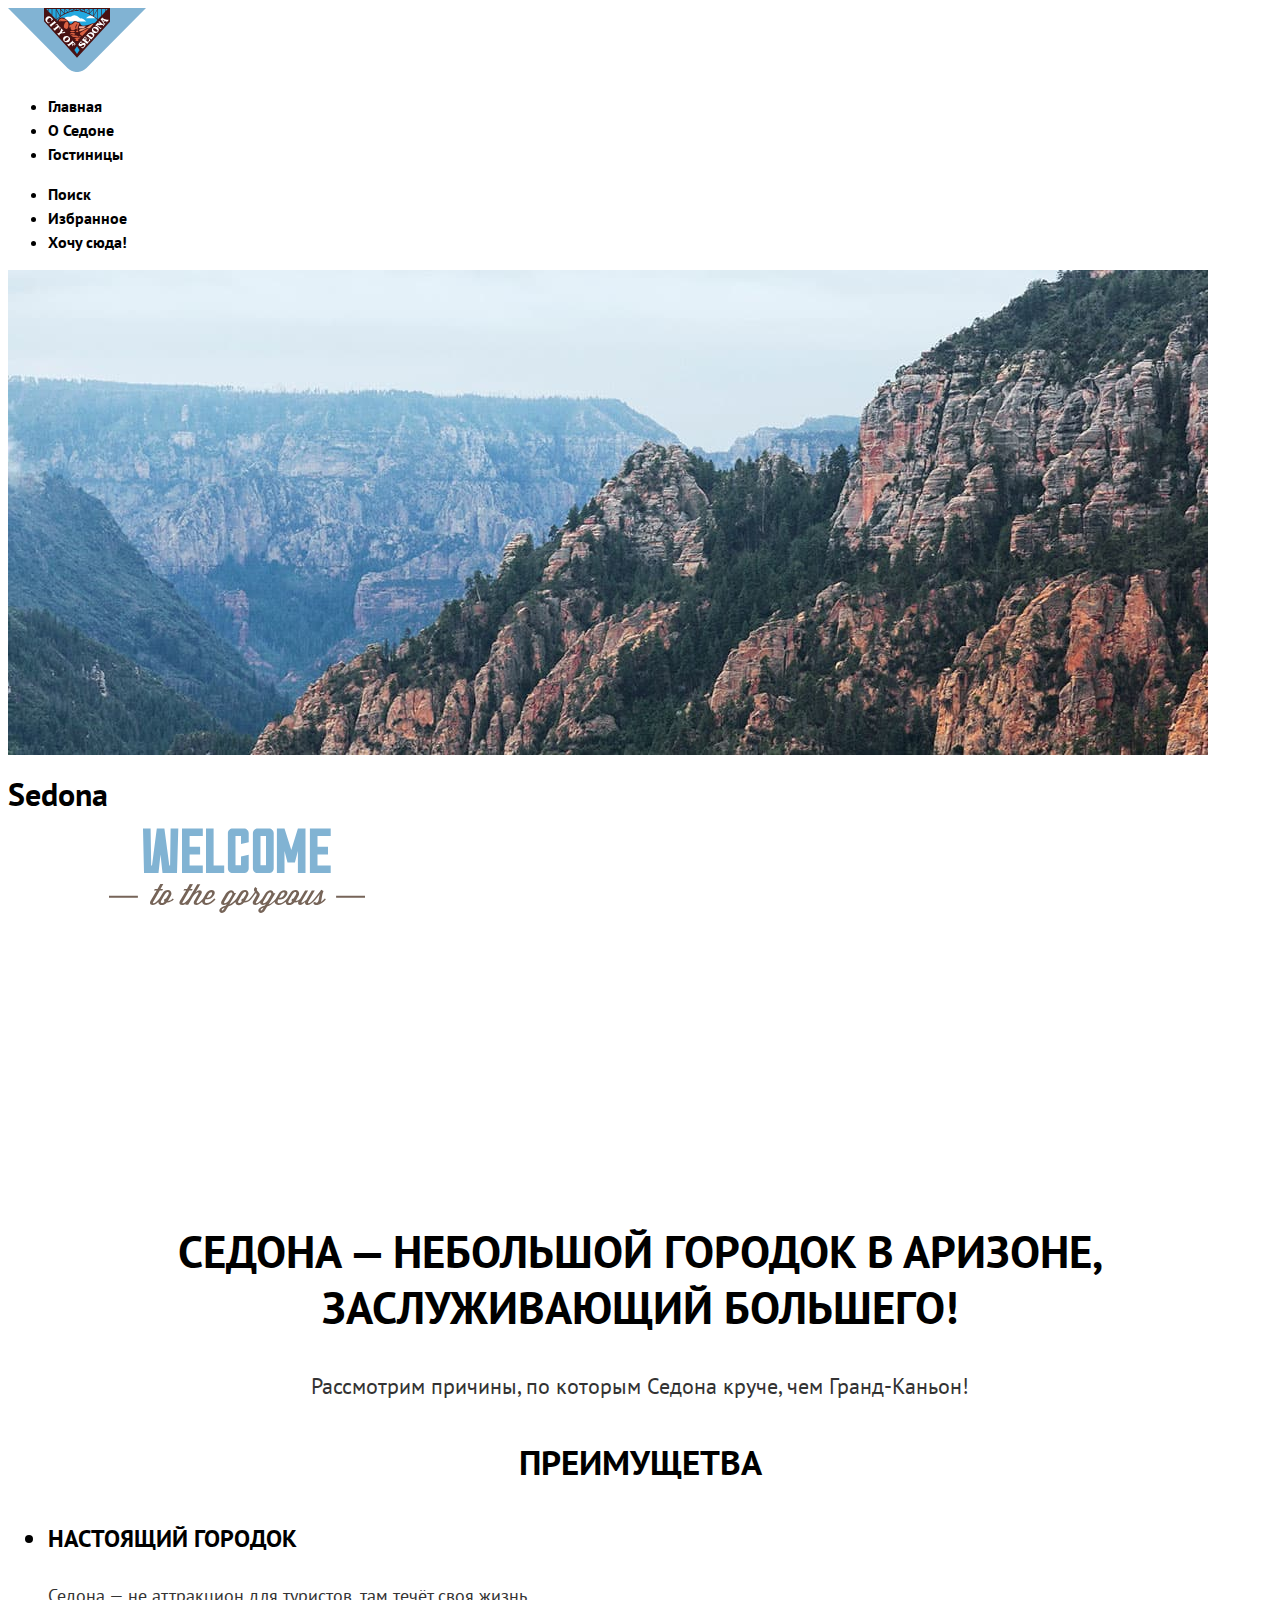
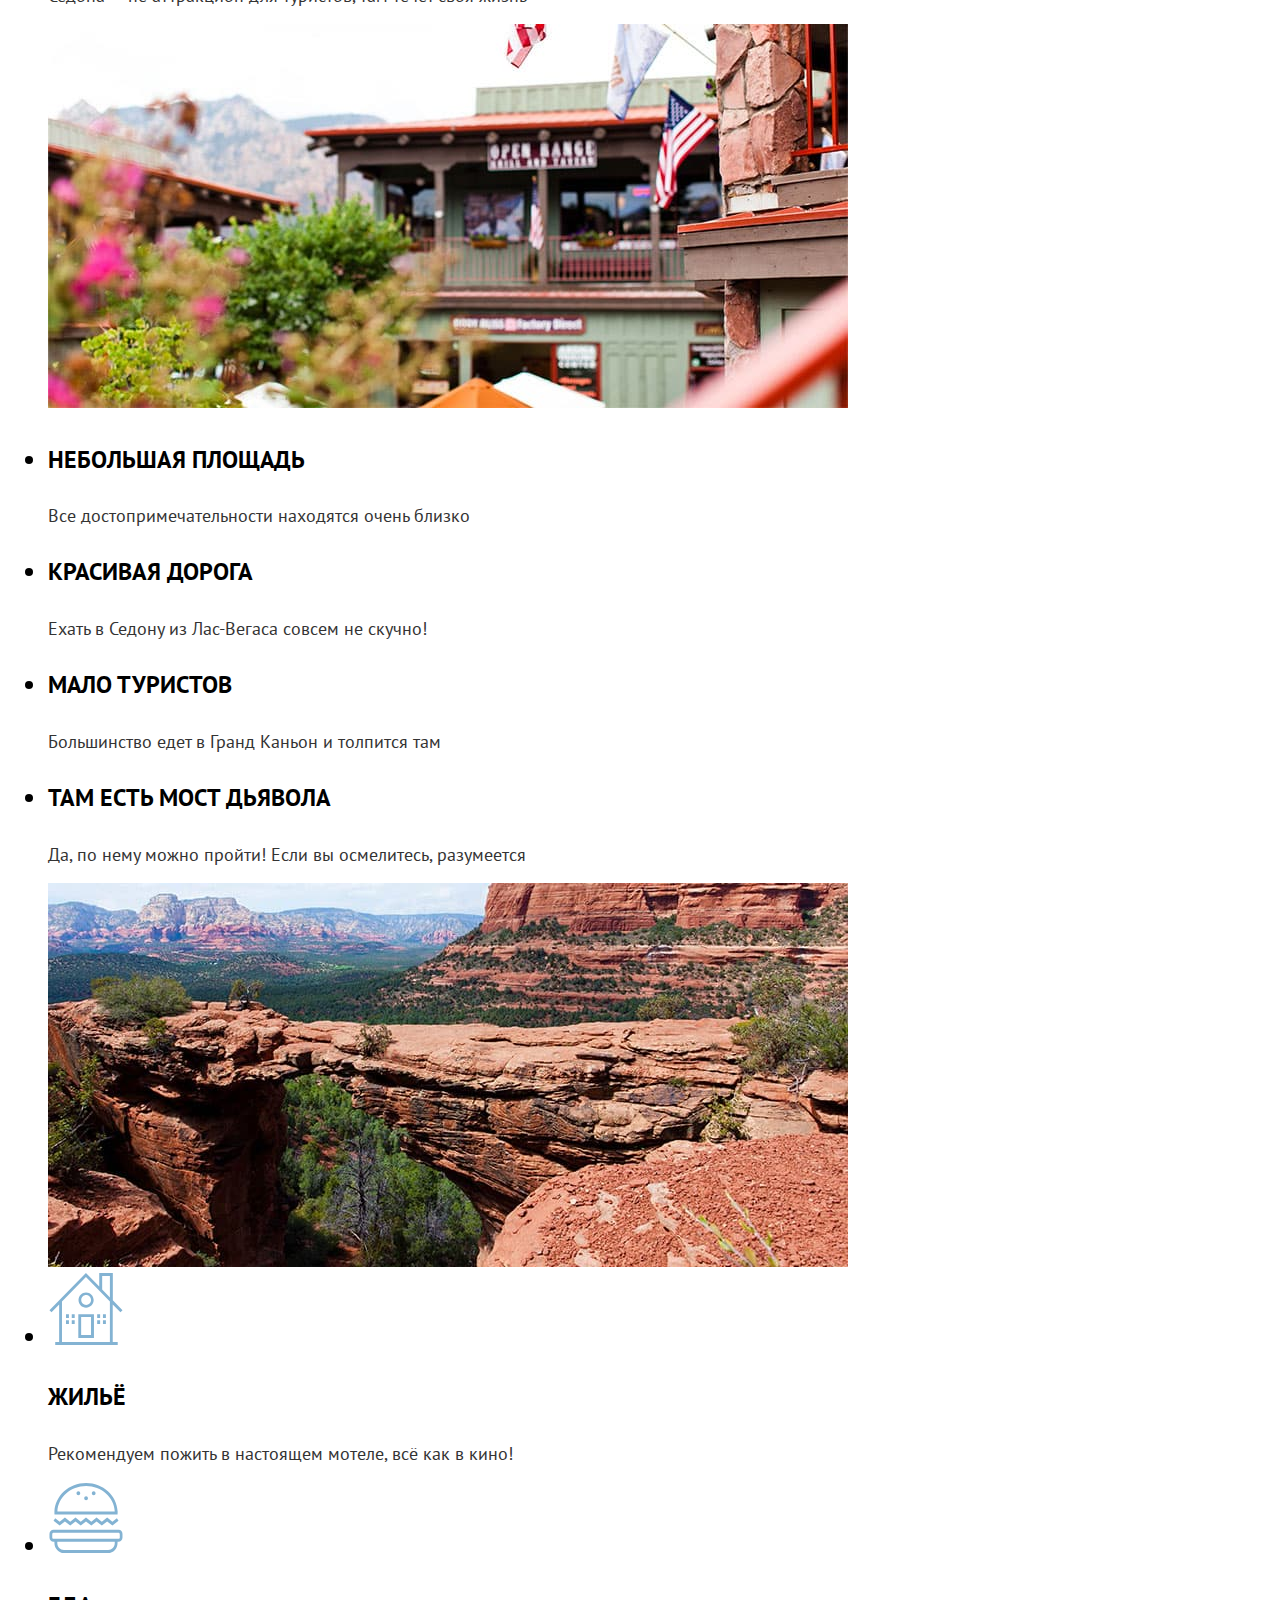
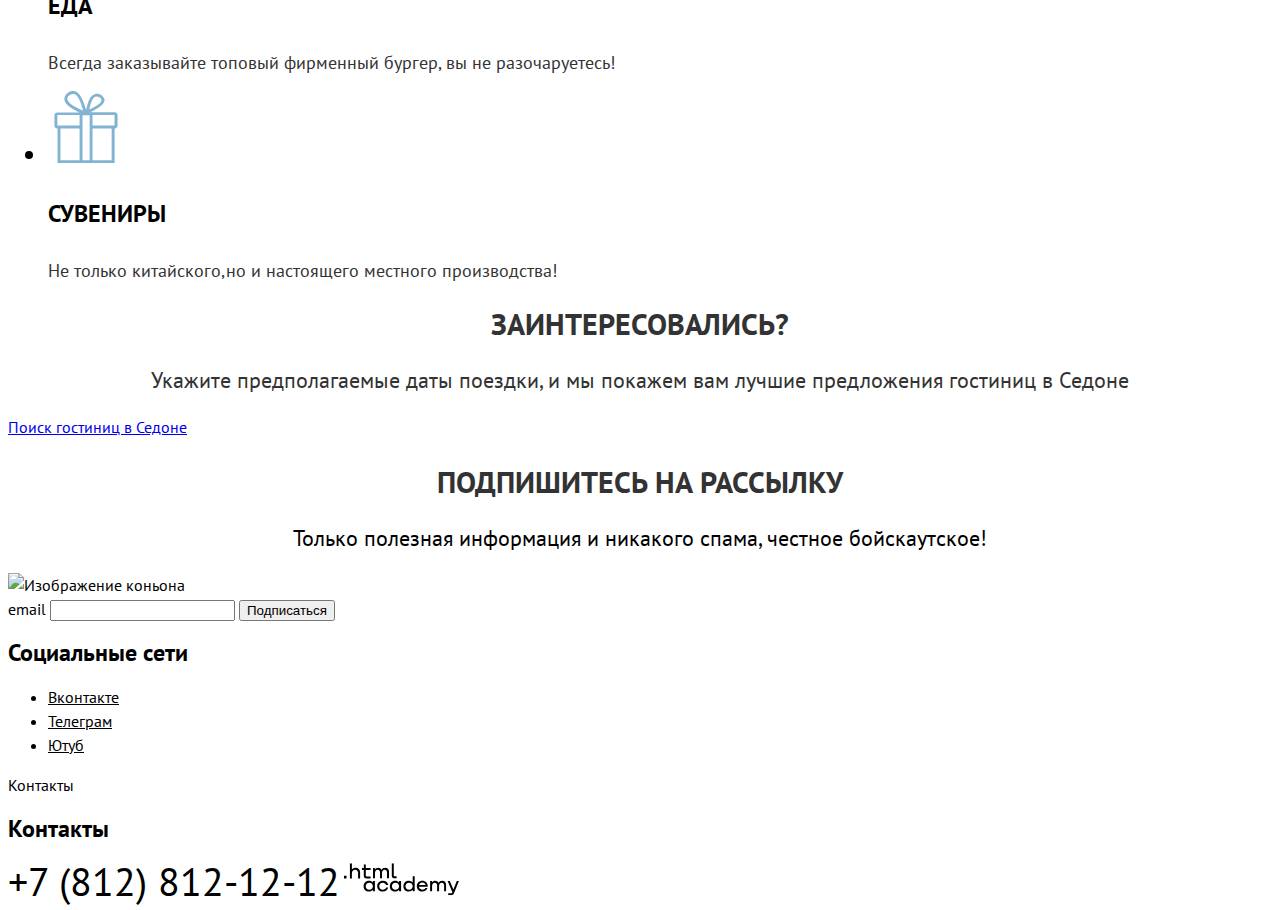
==== commit 521eaa04: "Merge pull request #3 from Ev-gen-ux/master" ====
--- a/index.html
+++ b/index.html
@@ -1,12 +1,161 @@
 <!DOCTYPE html>
 <html lang="ru">
+
   <head>
+    <meta name="viewport" content="width=device-width, initial-scale=1">
     <meta charset="utf-8">
     <title>HTML Academy: Седона</title>
+    <link rel="stylesheet" href="styles/styles.css">
   </head>
+
   <body>
+    <header class="page-header">
+      <nav class="navigation">
+        <a class="navigation-logo" href="index.html">
+          <img class="page-header-logo" src="images/logo.svg" alt="Логотип Sedona" width="138" height="64">
+        </a>
+        <ul class="navigation-list">
+          <li class="navigation-item">
+            <a class="navigation-link" href="home.html">Главная</a>
+          </li>
+          <li class="navigation-item">
+            <a class="navigation-link" href="about.html">О Седоне</a>
+          </li>
+          <li class="navigation-item">
+            <a class="navigation-link" href="catalog.html">Гостиницы</a>
+          </li>
+        </ul>
+        <ul class="navigation-user">
+          <li class="navigation-item">
+            <a class="navigation-link" href="#">
+              <span class="visuali-hidden">
+                Поиск</span>
+            </a>
+          </li>
+          <li class="navigation-item">
+            <a class="navigation-link" href="#">Избранное</a>
+          </li>
+          <li class="navigation-item">
+            <a class="navigation-link" href="#">
+              <span class="visuali-hidden">
+                Хочу сюда!</span>
+            </a>
+          </li>
+        </ul>
+      </nav>
+    </header>
 
-    <p>Репозиторий создан для обучения на профессиональном онлайн‑курсе «<a href="https://htmlacademy.ru/intensive/htmlcss">HTML и CSS. Профессиональная вёрстка сайтов</a>».</p>
+    <main class="main-index">
 
+      <img class="background" src="images/index-background.jpg" alt="Изображение коньона" width="1200" height="485">
+      <h1 class="visually-hidden">Sedona</h1>
+
+      <div class="img-welcome">
+        <img src="images/welcome.svg" width="458" height="352" alt="Приветствие">
+      </div>
+
+      <section class="intro">
+        <h2>Седона — небольшой городок в Аризоне, заслуживающий большего!</h2>
+      </section>
+      <p class="intro-discription">Рассмотрим причины, по которым Седона круче, чем Гранд-Каньон!</p>
+      <section class="intro">
+        <h3 class="visuali-hidden">Преимущетва</h3>
+      </section>
+
+      <div class="index-colums">
+        <section class="advantages">
+          <ul class="advantages-list">
+            <li class="advantages-item">
+              <h4 class="advanages-title">Настоящий городок</h4>
+              <p class="advantages-discription">Седона — не аттракцион для туристов, там течёт своя жизнь</p>
+              <img src="images/photo-1.jpg" width="800" height="384" alt="Фотография города">
+            </li>
+            <li class="advantages-item">
+              <h4 class="advanage-title">Небольшая площадь</h4>
+              <p class="advantages-discription">Все достопримечательности находятся очень близко</p>
+            </li>
+
+            <li class="advantages-item">
+              <h4 class="advanage-title">Красивая дорога</h4>
+              <p class="advantages-discription">Ехать в Седону из Лас-Вегаса совсем не скучно!</p>
+            </li>
+
+            <li class="advantages-item">
+              <h4 class="advanage-title">Мало туристов</h4>
+              <p class="advantages-discription">Большинство едет в Гранд Каньон и толпится там</p>
+            </li>
+            <li class="advantages-item">
+              <h4 class="advanage-title">Там есть мост дьявола</h4>
+              <p class="advantages-discription">Да, по нему можно пройти! Если вы осмелитесь, разумеется</p>
+              <img src="images/photo-2.jpg" width="800" height="384" alt="Фотография каньона">
+            </li>
+            <li class="advantages-item">
+              <img src="images/Advantage-icon-home.svg" width="75" height="72" alt="Иконка домика">
+              <h4 class="advantages-title">Жильё</h4>
+              <p class="advantages-discription">Рекомендуем пожить в настоящем мотеле, всё как в кино!</p>
+            </li>
+            <li class="advantages-item">
+              <img src="images/Advantage-icon-burger.svg" width="75" height="72" alt="Иконка бургера">
+              <h4 class="advantages-title">Еда</h4>
+              <p class="advantages-discription">Всегда заказывайте топовый фирменный бургер, вы не разочаруетесь!</p>
+            </li>
+            <li class="advantages-item">
+              <img src="images/Advantage-icon-box.svg" width="75" height="72" alt="Иконка подарка">
+              <h4 class="advantages-title">Сувениры</h4>
+              <p class="advantages-discription">Не только китайского,но и настоящего местного производства!</p>
+            </li>
+          </ul>
+        </section>
+      </div>
+
+
+      <section class="search">
+        <h2 class="search-title">Заинтересовались?</h2>
+        <p class="search-discription">Укажите предполагаемые даты поездки, и мы покажем вам лучшие предложения
+          гостиниц в Седоне</p>
+        <a class="button button-all" href="#">Поиск гостиниц в Седоне</a>
+      </section>
+
+      <section class="appointment">
+        <h2 class="appointment-title">Подпишитесь на рассылку</h2>
+      </section>
+      <p class="appointment-discription">Только полезная информация и никакого спама, честное бойскаутское!</p>
+      <img class="background" src="images/subscribe.jpg" alt="Изображение коньона" width="1200" height="414">
+
+
+      <form class="appointment-form" action="https://echo.htmlacademy.ru" method="post">
+        <label class="appointment-form" for="appointment-email">email</label>
+        <input type="text" id="appointment-email" name="appointment-email">
+        <button class="button" type="submit">Подписаться</button>
+      </form>
+
+      <footer class="page-footer">
+        <section class="footer-social">
+          <h2 class="visuali-hidden">Социальные сети</h2>
+          <ul class="footer-social-list">
+            <li class="footer-social-item">
+              <a class="button" href="#">
+                <span class="visuali-hidden">Вконтакте</span>
+              </a>
+            </li>
+            <li class="footer-social-item">
+              <a class="button" href="#">
+                <span class="visuali-hidden">Телеграм</span>
+              </a>
+            <li class="footer-social-item">
+              <a class="button" href="#">
+                <span class="visuali-hidden">Ютуб</span>
+              </a>
+          </ul>
+        </section>
+        <section class="footer-contacts">Контакты</section>
+        <h2 class="visuali-hidden">Контакты</h2>
+        <a class="footer-contacts-phone" href="tel:+7812812-12-12">+7 (812) 812-12-12</a>
+
+        <img class="contacts-logo" src="images/logo_htmlacademy.svg" width="115" height="33" alt="Логотип академии">
+
+      </footer>
+    </main>
   </body>
+
 </html>
--- a/styles/styles.css
+++ b/styles/styles.css
@@ -0,0 +1,269 @@
+@font-face {
+  font-family: "PT Sans";
+  font-style: normal;
+  font-weight: 400;
+  src: url("../fonts/ptsans-400.woff2") format("woff2");
+  font-display: swap;
+}
+
+@font-face {
+  font-family: "PT Sans";
+  font-style: normal;
+  font-weight: 700;
+  src: url("../fonts/ptsans-700.woff2") format("woff2");
+  font-display: swap;
+}
+
+body {
+  font-family: "PT Sans", sans-serif;
+  font-size: 16px;
+  line-height: 24px;
+  color: #000000;
+  background-color: #FFFFFF;
+}
+
+.page-header {
+  color: #000000;
+  background: #FFFFFF;
+}
+
+.navigation-link {
+  font-family: "PT Sans", sans-serif;
+  line-height: 22px;
+  font-weight: 700;
+  color: black;
+  background-color: #FFFFFF;
+  text-decoration: none;
+}
+
+.main-index {
+  color: black;
+  background-color: #FFFFFF;
+  background-image: url("images/index-background.jpg");
+  background-size: 100% auto;
+  background-repeat: no-repeat;
+}
+
+.intro {
+  font-family: "PT Sans", sans-serif;
+  font-size: 30px;
+  line-height: 56px;
+  text-align: center;
+  text-transform: uppercase;
+  color: black;
+  background-color: #FFFFFF;
+}
+
+.intro-discription {
+  font-family: 'PT Sans';
+  font-style: normal;
+  font-weight: 400;
+  font-size: 22px;
+  text-align: center;
+  line-height: 26px;
+  color: #333333;
+  background-color: #FFFFFF;
+}
+
+.index-colums {
+  font-family: 'PT Sans';
+  font-style: normal;
+  font-weight: 700;
+  font-size: 24px;
+  line-height: 28px;
+  text-transform: uppercase;
+  color: black;
+  background-color: #FFFFFF;
+
+}
+
+.advanages-title {
+  font-family: 'PT Sans';
+  font-style: normal;
+  font-weight: 700;
+  font-size: 24px;
+  line-height: 28px;
+  text-transform: uppercase;
+  color: black;
+  background-color: #FFFFFF;
+}
+
+.advantages-discription {
+  font-family: 'PT Sans';
+  font-style: normal;
+  font-weight: 400;
+  font-size: 18px;
+  line-height: 21px;
+  text-transform: none;
+  color: #333333;
+  background-color: #FFFFFF;
+}
+
+.search-title {
+  font-family: 'PT Sans';
+  font-style: normal;
+  font-weight: 700;
+  font-size: 30px;
+  line-height: 36px;
+  text-align: center;
+  text-transform: uppercase;
+  color: #333333;
+  background-color: #FFFFFF;
+}
+
+.search-discription {
+  font-family: 'PT Sans';
+  font-style: normal;
+  font-weight: 400;
+  font-size: 22px;
+  line-height: 26px;
+  text-align: center;
+  color: #333333;
+  background-color: #FFFFFF;
+}
+
+.appointment-title {
+  font-family: 'PT Sans';
+  font-style: normal;
+  font-weight: 700;
+  font-size: 30px;
+  line-height: 36px;
+  text-transform: uppercase;
+  text-align: center;
+  color: #333333;
+  background-color: #FFFFFF;
+}
+
+.appointment-discription {
+  font-family: 'PT Sans';
+  font-style: normal;
+  font-weight: 400;
+  font-size: 22px;
+  line-height: 26px;
+  text-align: center;
+  color: #333333;
+  background-color: #FFFFFF;
+}
+
+.page-footer a {
+  color: #000000
+}
+
+.footer-contacts-phone {
+  font-family: 'PT Sans';
+  font-style: normal;
+  font-weight: 400;
+  font-size: 40px;
+  line-height: 40px;
+  text-align: center;
+  text-transform: uppercase;
+  text-decoration: none;
+  color: #333333;
+  background-color: #FFFFFF;
+}
+
+.main-inner {
+  color: black;
+  background-color: #FFFFFF;
+  background-image: url("images/filter.jpg");
+  background-size: 100% auto;
+  background-repeat: no-repeat;
+}
+
+.inner-header-title {
+  font-family: 'PT Sans';
+  font-style: normal;
+  font-weight: 700;
+  font-size: 60px;
+  line-height: 78px;
+  color: black;
+  background-color: #FFFFFF;
+}
+
+.catalog-filter-title {
+  font-family: 'PT Sans';
+  font-style: normal;
+  font-weight: 700;
+  font-size: 20px;
+  line-height: 24px;
+  text-transform: capitalize;
+  color: black;
+  background-color: #FFFFFF;
+}
+
+.catalog-filter-group {
+  font-family: 'PT Sans';
+  font-style: normal;
+  font-weight: 400;
+  font-size: 18px;
+  line-height: 23px;
+  color: black;
+  background-color: #FFFFFF;
+}
+
+.catalog-title {
+  font-family: 'PT Sans';
+  font-style: normal;
+  font-weight: 700;
+  font-size: 30px;
+  line-height: 36px;
+  text-transform: uppercase;
+  color: black;
+  background-color: #FFFFFF;
+}
+
+.control-input {
+  font-family: 'PT Sans';
+  font-style: normal;
+  font-weight: 400;
+  font-size: 18px;
+  line-height: 23px;
+  color: black;
+  background-color: #FFFFFF;
+}
+
+.product-card-title {
+  font-family: 'PT Sans';
+  font-style: normal;
+  font-weight: 700;
+  font-size: 24px;
+  line-height: 28px;
+  color: black;
+  background-color: #FFFFFF;
+}
+
+.product-card-price {
+  font-family: 'PT Sans';
+  font-style: normal;
+  font-weight: 400;
+  font-size: 18px;
+  line-height: 21px;
+  text-align: right;
+  color: black;
+  background-color: #FFFFFF;
+}
+
+.appointment-discription {
+  font-family: 'PT Sans';
+  font-style: normal;
+  font-weight: 400;
+  font-size: 22px;
+  line-height: 26px;
+  text-align: center;
+  color: black;
+  background-color: #FFFFFF;
+}
+
+.pagination {
+  font-family: 'PT Sans';
+  font-style: normal;
+  font-weight: 700;
+  font-size: 20px;
+  line-height: 36px;
+  display: flex;
+  align-items: center;
+  text-align: center;
+  text-transform: uppercase;
+  color: black;
+  background-color: #FFFFFF;
+}
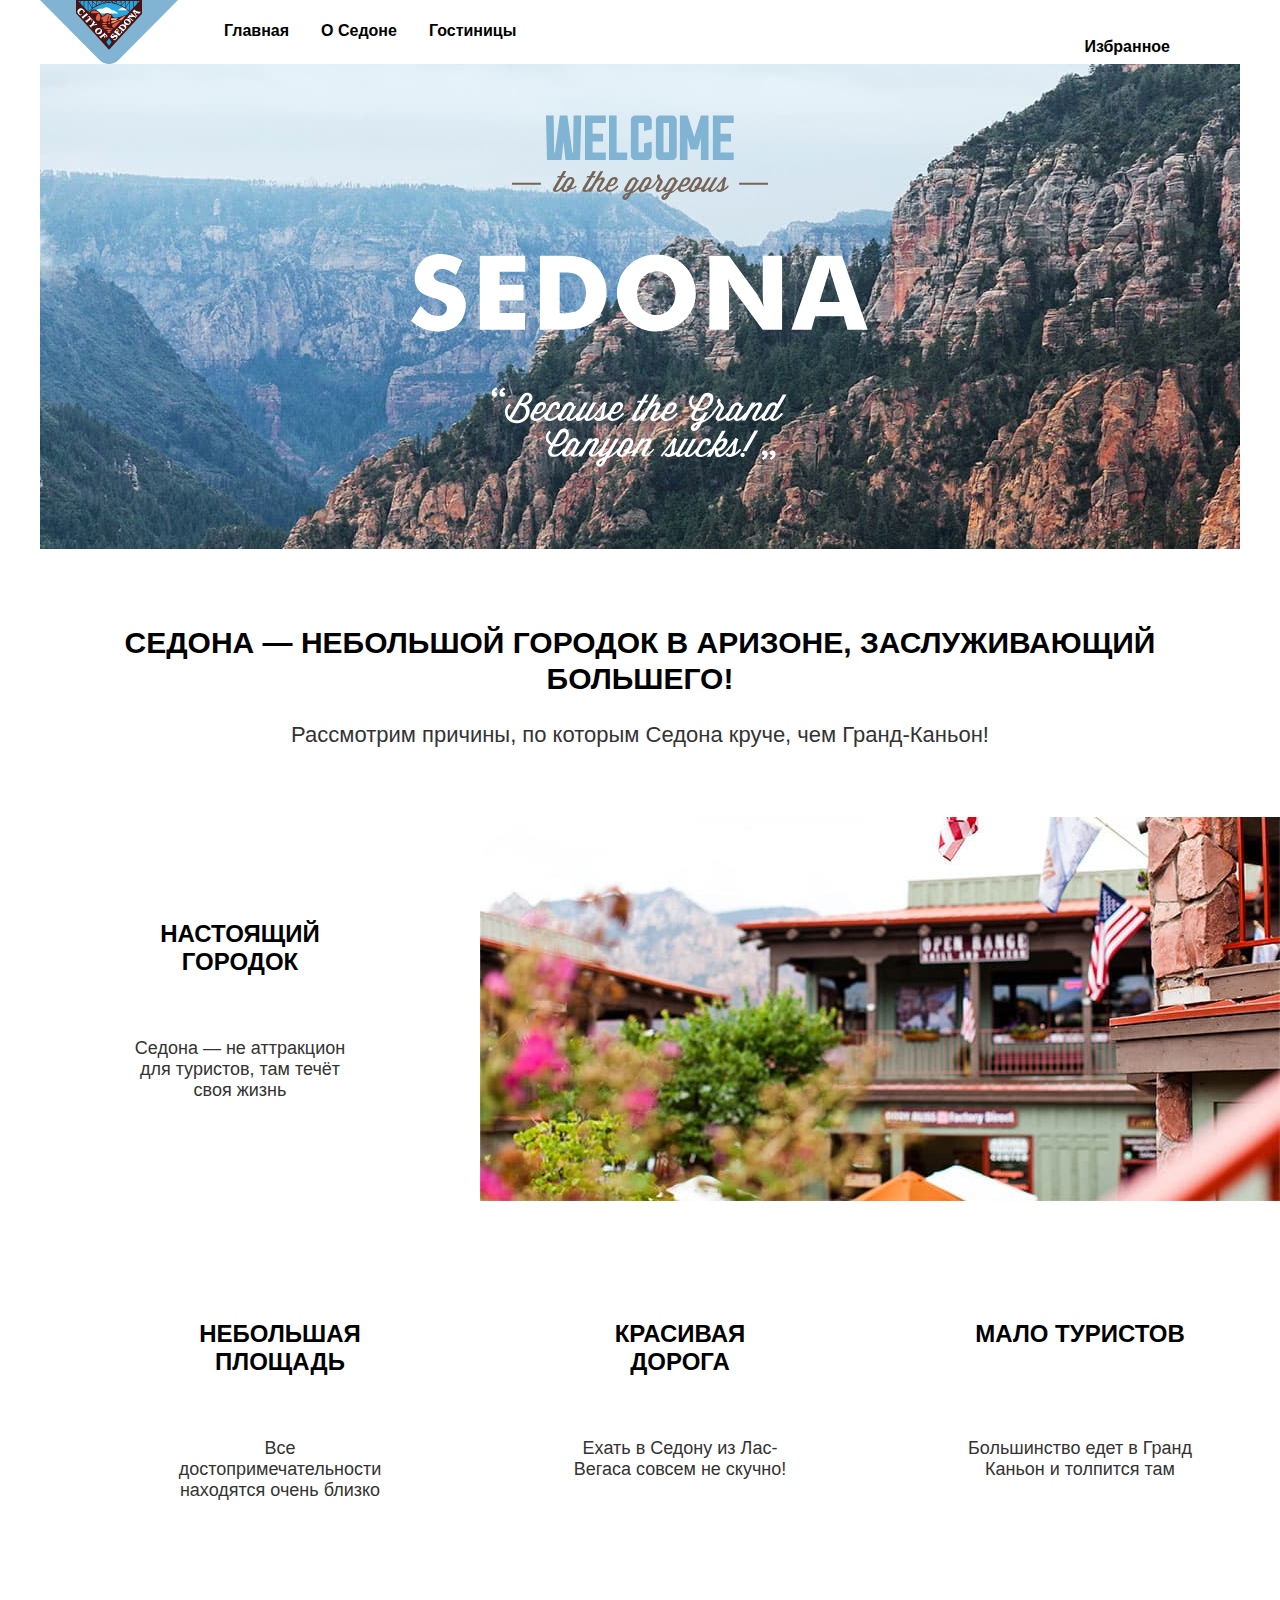
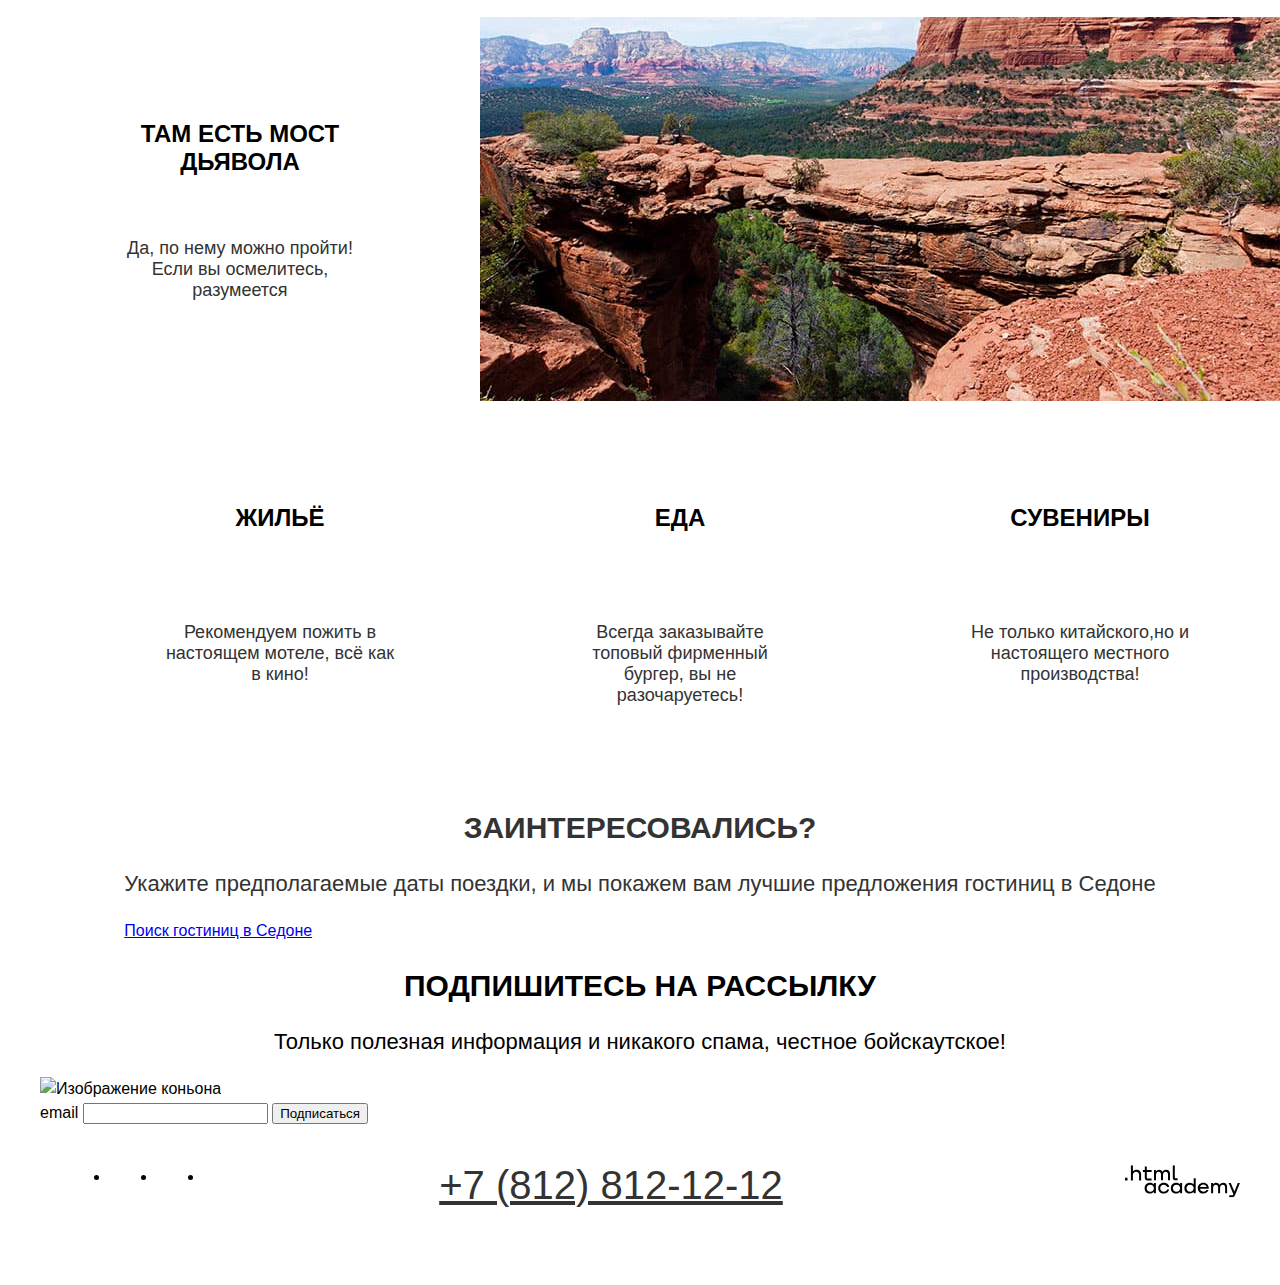
==== commit 4be38222: "Merge pull request #4 from Ev-gen-ux/master" ====
--- a/index.html
+++ b/index.html
@@ -9,153 +9,190 @@
   </head>
 
   <body>
-    <header class="page-header">
-      <nav class="navigation">
-        <a class="navigation-logo" href="index.html">
-          <img class="page-header-logo" src="images/logo.svg" alt="Логотип Sedona" width="138" height="64">
-        </a>
-        <ul class="navigation-list">
-          <li class="navigation-item">
-            <a class="navigation-link" href="home.html">Главная</a>
-          </li>
-          <li class="navigation-item">
-            <a class="navigation-link" href="about.html">О Седоне</a>
-          </li>
-          <li class="navigation-item">
-            <a class="navigation-link" href="catalog.html">Гостиницы</a>
-          </li>
-        </ul>
-        <ul class="navigation-user">
-          <li class="navigation-item">
-            <a class="navigation-link" href="#">
-              <span class="visuali-hidden">
-                Поиск</span>
-            </a>
-          </li>
-          <li class="navigation-item">
-            <a class="navigation-link" href="#">Избранное</a>
-          </li>
-          <li class="navigation-item">
-            <a class="navigation-link" href="#">
-              <span class="visuali-hidden">
-                Хочу сюда!</span>
-            </a>
-          </li>
-        </ul>
-      </nav>
-    </header>
-
-    <main class="main-index">
-
-      <img class="background" src="images/index-background.jpg" alt="Изображение коньона" width="1200" height="485">
-      <h1 class="visually-hidden">Sedona</h1>
-
-      <div class="img-welcome">
-        <img src="images/welcome.svg" width="458" height="352" alt="Приветствие">
-      </div>
-
-      <section class="intro">
-        <h2>Седона — небольшой городок в Аризоне, заслуживающий большего!</h2>
-      </section>
-      <p class="intro-discription">Рассмотрим причины, по которым Седона круче, чем Гранд-Каньон!</p>
-      <section class="intro">
-        <h3 class="visuali-hidden">Преимущетва</h3>
-      </section>
-
-      <div class="index-colums">
-        <section class="advantages">
-          <ul class="advantages-list">
-            <li class="advantages-item">
-              <h4 class="advanages-title">Настоящий городок</h4>
-              <p class="advantages-discription">Седона — не аттракцион для туристов, там течёт своя жизнь</p>
-              <img src="images/photo-1.jpg" width="800" height="384" alt="Фотография города">
+    <div class="container">
+      <header class="page-header">
+        <nav class="navigation">
+          <a class="navigation-logo" href="#">
+            <img class="page-header-logo" src="images/logo.svg" alt="Логотип Sedona" width="138" height="64">
+          </a>
+          <ul class="navigation-list">
+            <li class="navigation-item">
+              <a class="navigation-link" href="#">Главная</a>
             </li>
-            <li class="advantages-item">
-              <h4 class="advanage-title">Небольшая площадь</h4>
-              <p class="advantages-discription">Все достопримечательности находятся очень близко</p>
+            <li class="navigation-item">
+              <a class="navigation-link" href="about.html">О Седоне</a>
             </li>
-
-            <li class="advantages-item">
-              <h4 class="advanage-title">Красивая дорога</h4>
-              <p class="advantages-discription">Ехать в Седону из Лас-Вегаса совсем не скучно!</p>
-            </li>
-
-            <li class="advantages-item">
-              <h4 class="advanage-title">Мало туристов</h4>
-              <p class="advantages-discription">Большинство едет в Гранд Каньон и толпится там</p>
-            </li>
-            <li class="advantages-item">
-              <h4 class="advanage-title">Там есть мост дьявола</h4>
-              <p class="advantages-discription">Да, по нему можно пройти! Если вы осмелитесь, разумеется</p>
-              <img src="images/photo-2.jpg" width="800" height="384" alt="Фотография каньона">
-            </li>
-            <li class="advantages-item">
-              <img src="images/Advantage-icon-home.svg" width="75" height="72" alt="Иконка домика">
-              <h4 class="advantages-title">Жильё</h4>
-              <p class="advantages-discription">Рекомендуем пожить в настоящем мотеле, всё как в кино!</p>
-            </li>
-            <li class="advantages-item">
-              <img src="images/Advantage-icon-burger.svg" width="75" height="72" alt="Иконка бургера">
-              <h4 class="advantages-title">Еда</h4>
-              <p class="advantages-discription">Всегда заказывайте топовый фирменный бургер, вы не разочаруетесь!</p>
-            </li>
-            <li class="advantages-item">
-              <img src="images/Advantage-icon-box.svg" width="75" height="72" alt="Иконка подарка">
-              <h4 class="advantages-title">Сувениры</h4>
-              <p class="advantages-discription">Не только китайского,но и настоящего местного производства!</p>
+            <li class="navigation-item">
+              <a class="navigation-link" href="catalog.html">Гостиницы</a>
             </li>
           </ul>
-        </section>
-      </div>
+          <ul class="navigation-user">
+            <li class="navigation-item">
+              <a class="navigation-link" href="#">
+                <span class="visually-hidden">
+                  Поиск</span>
+              </a>
+            </li>
+            <li class="navigation-item">
+              <a class="navigation-link" href="#">Избранное</a>
+            </li>
+            <li class="navigation-item">
+              <a class="navigation-link" href="#">
+                <span class="visually-hidden">
+                  Хочу сюда!</span>
+              </a>
+            </li>
+          </ul>
+        </nav>
+      </header>
+
+      <main class="main-container main-index ">
+        <div class="page-container">
+
+          <div>
+            <div><img class="logo" src="images/welcome.svg" width="458" height="352" alt="Приветствие"></div>
+            <img class="background" src="images/index-background.jpg" alt="Изображение коньона" width="1200"
+              height="485">
+            <h1 class="visually-hidden" hidden>Sedona</h1>
+          </div>
 
 
-      <section class="search">
-        <h2 class="search-title">Заинтересовались?</h2>
-        <p class="search-discription">Укажите предполагаемые даты поездки, и мы покажем вам лучшие предложения
-          гостиниц в Седоне</p>
-        <a class="button button-all" href="#">Поиск гостиниц в Седоне</a>
-      </section>
-
-      <section class="appointment">
-        <h2 class="appointment-title">Подпишитесь на рассылку</h2>
-      </section>
-      <p class="appointment-discription">Только полезная информация и никакого спама, честное бойскаутское!</p>
-      <img class="background" src="images/subscribe.jpg" alt="Изображение коньона" width="1200" height="414">
 
 
-      <form class="appointment-form" action="https://echo.htmlacademy.ru" method="post">
-        <label class="appointment-form" for="appointment-email">email</label>
-        <input type="text" id="appointment-email" name="appointment-email">
-        <button class="button" type="submit">Подписаться</button>
-      </form>
 
+          <section class="intro">
+            <h2 class="intro-title">Седона — небольшой городок в Аризоне, заслуживающий большего!</h2>
+          </section>
+          <p class="intro-discription">Рассмотрим причины, по которым Седона круче, чем Гранд-Каньон!</p>
+          <section class="intro">
+            <h3 class="visually-hidden" hidden>Преимущетва</h3>
+          </section>
+
+
+          <div class="index-columns">
+            <section class="advantages-list">
+              <div class="advantages-city">
+
+                <div>
+                  <h4 class="advantages-title">Настоящий городок</h4>
+                  <p class="advantages-discription">Седона — не аттракцион для туристов, там течёт своя жизнь</p>
+                </div>
+                <img src="images/photo-1.jpg" width="800" height="384" alt="Фотография города">
+
+              </div>
+
+              <Ul class="advantages-about">
+                <li class="advantages-item">
+                  <h4 class="advantages-title">Небольшая площадь</h4>
+                  <p class="advantages-discription">Все достопримечательности находятся очень близко</p>
+                </li>
+
+                <li class="advantages-item">
+                  <h4 class="advantages-title">Красивая дорога</h4>
+                  <p class="advantages-discription">Ехать в Седону из Лас-Вегаса совсем не скучно!</p>
+                </li>
+
+                <li class="advantages-item">
+                  <h4 class="advantages-title">Мало туристов</h4>
+                  <p class="advantages-discription">Большинство едет в Гранд Каньон и толпится там</p>
+                </li>
+              </Ul>
+
+
+              <div class="advantages-bridge">
+                <div>
+
+                  <h4 class="advantages-title">Там есть мост дьявола</h4>
+                  <p class="advantages-discription">Да, по нему можно пройти! Если вы осмелитесь, разумеется</p>
+                </div>
+                <img src="images/photo-2.jpg" width="800" height="384" alt="Фотография каньона">
+              </div>
+
+              <ul class="advantages-service">
+                <li class="advantages-item">
+                  <h4 class="advantages-title">Жильё</h4>
+                  <p class="advantages-discription">Рекомендуем пожить в настоящем мотеле, всё как в кино!</p>
+                </li>
+
+                <li class="advantages-item">
+                  <h4 class="advantages-title">Еда</h4>
+                  <p class="advantages-discription">Всегда заказывайте топовый фирменный бургер, вы не
+                    разочаруетесь!
+                  </p>
+                </li>
+                <li class="advantages-item">
+                  <h4 class="advantages-title">Сувениры</h4>
+                  <p class="advantages-discription">Не только китайского,но и настоящего местного производства!</p>
+                </li>
+              </ul>
+            </section>
+          </div>
+
+
+
+          <section class="search">
+            <div>
+              <h2 class="search-title">Заинтересовались?</h2>
+              <p class="search-discription">Укажите предполагаемые даты поездки, и мы покажем вам лучшие предложения
+                гостиниц в Седоне</p>
+              <a class="button button-all" href="#">Поиск гостиниц в Седоне</a>
+            </div>
+          </section>
+
+          <section class="appointment">
+            <div>
+              <h2 class="appointment-title">Подпишитесь на рассылку</h2>
+
+              <p class="appointment-discription">Только полезная информация и никакого спама, честное бойскаутское!</p>
+            </div>
+          </section>
+
+          <img class="background" src="images/subscribe.jpg" alt="Изображение коньона" width="1200" height="414">
+
+
+          <form class="appointment-form" action="https://echo.htmlacademy.ru" method="post">
+            <label class="appointment-form" for="appointment-email">email</label>
+            <input type="text" id="appointment-email" name="appointment-email" required>
+            <button class="button" type="submit">Подписаться</button>
+          </form>
+
+
+        </div>
+      </main>
       <footer class="page-footer">
-        <section class="footer-social">
-          <h2 class="visuali-hidden">Социальные сети</h2>
-          <ul class="footer-social-list">
-            <li class="footer-social-item">
-              <a class="button" href="#">
-                <span class="visuali-hidden">Вконтакте</span>
-              </a>
-            </li>
-            <li class="footer-social-item">
-              <a class="button" href="#">
-                <span class="visuali-hidden">Телеграм</span>
-              </a>
-            <li class="footer-social-item">
-              <a class="button" href="#">
-                <span class="visuali-hidden">Ютуб</span>
-              </a>
-          </ul>
-        </section>
-        <section class="footer-contacts">Контакты</section>
-        <h2 class="visuali-hidden">Контакты</h2>
-        <a class="footer-contacts-phone" href="tel:+7812812-12-12">+7 (812) 812-12-12</a>
+        <div class="page-footer-container">
+          <section class="footer-social">
+            <h2 class="visually-hidden" hidden>Социальные сети</h2>
+            <ul class="footer-social-list">
+              <li class="footer-social-item">
+                <a class="button" href="#">
+                  <span class="visually-hidden">Вконтакте</span>
+                </a>
+              </li>
 
-        <img class="contacts-logo" src="images/logo_htmlacademy.svg" width="115" height="33" alt="Логотип академии">
+              <li class="footer-social-item">
+                <a class="button" href="#">
+                  <span class="visually-hidden" hidden>Телеграм</span>
+                </a>
+              </li>
 
+              <li class="footer-social-item">
+                <a class="button" href="#">
+                  <span class="visually-hidden" hidden>Ютуб</span>
+                </a>
+              </li>
+
+            </ul>
+          </section>
+          <div class="footer-contacts" hidden>Контакты</div>
+          <h2 class="visually-hidden">Контакты</h2>
+          <a class="footer-contacts-phone" href="tel:+7812812-12-12">+7 (812) 812-12-12</a>
+
+          <img class="contacts-logo" src="images/logo_htmlacademy.svg" width="115" height="33" alt="Логотип академии">
+        </div>
       </footer>
-    </main>
+
+    </div>
   </body>
 
 </html>
--- a/styles/styles.css
+++ b/styles/styles.css
@@ -1,5 +1,5 @@
 @font-face {
-  font-family: "PT Sans";
+  font-family: "PT Sans", sans-serif;
   font-style: normal;
   font-weight: 400;
   src: url("../fonts/ptsans-400.woff2") format("woff2");
@@ -7,14 +7,22 @@
 }
 
 @font-face {
-  font-family: "PT Sans";
+  font-family: "PT Sans", sans-serif;
   font-style: normal;
   font-weight: 700;
   src: url("../fonts/ptsans-700.woff2") format("woff2");
   font-display: swap;
 }
 
+html {
+  height: 100%;
+}
+
 body {
+  margin: 0;
+  display: flex;
+  flex-direction: column;
+  min-height: 100%;
   font-family: "PT Sans", sans-serif;
   font-size: 16px;
   line-height: 24px;
@@ -22,18 +30,78 @@
   background-color: #FFFFFF;
 }
 
+.visually-hidden {
+  position: absolute;
+  width: 1px;
+  height: 1px;
+  margin: -1px;
+  padding: 0;
+  border: 0;
+  clip: rect(0 0 0 0);
+  overflow: hidden;
+}
+
+.page-container {
+  width: 1200px;
+  margin: 0 auto;
+}
+
 .page-header {
   color: #000000;
   background: #FFFFFF;
+  height: 64px;
+}
+
+.navigation {
+  display: flex;
+  width: 1200px;
+  margin: 0 auto;
+}
+
+.navigation-list {
+  display: flex;
+  flex-wrap: wrap;
+  margin: 0;
+  padding: 0;
+  list-style-type: none;
+}
+
+.navigation-user {
+  display: flex;
+  max-width: 268px;
+  margin-left: auto;
+  list-style-type: none;
+
 }
 
 .navigation-link {
+  display: block;
+  padding: 20px 16px;
   font-family: "PT Sans", sans-serif;
   line-height: 22px;
   font-weight: 700;
   color: black;
   background-color: #FFFFFF;
   text-decoration: none;
+}
+
+.main-container {
+  flex-grow: 1;
+}
+
+.navigation-user .navigation-link {
+  min-width: 22px;
+  min-height: 32px;
+}
+
+
+.navigation-logo {
+  width: 138px;
+  margin-right: 30px;
+}
+
+.main-container {
+  flex-grow: 1;
 }
 
 .main-index {
@@ -44,18 +112,53 @@
   background-repeat: no-repeat;
 }
 
+.page-container {
+  width: 1200px;
+  margin: 0 auto;
+}
+
+.logo {
+  display: block;
+  margin: 0 auto;
+  position: absolute;
+  padding-left: 371px;
+  padding-top: 51px;
+}
+
 .intro {
+  display: flex;
+  justify-content: center;
   font-family: "PT Sans", sans-serif;
   font-size: 30px;
   line-height: 56px;
   text-align: center;
   text-transform: uppercase;
-  color: black;
-  background-color: #FFFFFF;
-}
+  margin-top: 0;
+  color: black;
+  background-color: #FFFFFF;
+  Width: 100%;
+  padding-top: 69px;
+}
+
+.intro-title {
+  margin-top: 0;
+  margin-bottom: 25px;
+  font-family: 'PT Sans', sans-serif;
+  font-style: normal;
+  font-weight: 700;
+  font-size: 30px;
+  line-height: 36px;
+}
+
+.index-columns {
+  display: flex;
+  justify-content: space-between;
+}
+
 
 .intro-discription {
-  font-family: 'PT Sans';
+  margin: 0 auto;
+  font-family: 'PT Sans', sans-serif;
   font-style: normal;
   font-weight: 400;
   font-size: 22px;
@@ -65,42 +168,108 @@
   background-color: #FFFFFF;
 }
 
-.index-colums {
-  font-family: 'PT Sans';
+.advantages-city {
+  display: flex;
+  justify-content: space-between;
+  margin: 0 auto;
+}
+
+.advantages-list {
+  margin: 0;
+  padding: 0;
+  text-align: center;
+  color: #000000;
+  list-style-type: none;
+}
+
+.advantages-item {
+  margin: 0 auto;
+  width: 400px;
+  height: 384px;
+}
+
+.advantages-service {
+  display: flex;
+  justify-content: space-between;
+  width: 100%;
+  margin: 0 auto;
+}
+
+
+.advantages-bridge {
+  display: flex;
+  justify-content: space-between;
+  margin: 0 auto;
+  font-family: 'PT Sans', sans-serif;
   font-style: normal;
   font-weight: 700;
   font-size: 24px;
   line-height: 28px;
-  text-transform: uppercase;
-  color: black;
-  background-color: #FFFFFF;
-
-}
-
-.advanages-title {
-  font-family: 'PT Sans';
+  text-align: center;
+  text-transform: uppercase;
+  color: black;
+  background-color: #FFFFFF;
+}
+
+.advantages-title {
+  font-family: 'PT Sans', sans-serif;
   font-style: normal;
   font-weight: 700;
   font-size: 24px;
   line-height: 28px;
-  text-transform: uppercase;
-  color: black;
-  background-color: #FFFFFF;
+  text-align: center;
+  text-transform: uppercase;
+  color: black;
+  background-color: #FFFFFF;
+  margin: 0 auto;
+  width: 230px;
+  height: 56px;
+  margin-top: 103px;
+  margin-bottom: 62px;
 }
 
 .advantages-discription {
-  font-family: 'PT Sans';
+  font-family: 'PT Sans', sans-serif;
   font-style: normal;
   font-weight: 400;
   font-size: 18px;
   line-height: 21px;
+  text-align: center;
   text-transform: none;
   color: #333333;
   background-color: #FFFFFF;
+  width: 230px;
+  margin: o auto;
+  margin-left: 85px;
+  margin-right: 85px;
+}
+
+.advantages-about {
+  display: flex;
+  justify-content: space-between;
+  align-items: flex-start;
+  padding: 0 px;
+  width: 1200px;
+  list-style-type: none;
+}
+
+.advantages-service {
+  display: flex;
+  justify-content: space-between;
+  align-items: flex-start;
+  padding: 0 px;
+  width: 1200px;
+  list-style-type: none;
+}
+
+.search {
+  display: flex;
+  justify-content: center;
+  width: 100%;
 }
 
 .search-title {
-  font-family: 'PT Sans';
+  font-family: 'PT Sans', sans-serif;
   font-style: normal;
   font-weight: 700;
   font-size: 30px;
@@ -112,7 +281,7 @@
 }
 
 .search-discription {
-  font-family: 'PT Sans';
+  font-family: 'PT Sans', sans-serif;
   font-style: normal;
   font-weight: 400;
   font-size: 22px;
@@ -122,8 +291,14 @@
   background-color: #FFFFFF;
 }
 
+.appointment {
+  display: flex;
+  justify-content: center;
+  width: 100%;
+}
+
 .appointment-title {
-  font-family: 'PT Sans';
+  font-family: 'PT Sans', sans-serif;
   font-style: normal;
   font-weight: 700;
   font-size: 30px;
@@ -135,7 +310,7 @@
 }
 
 .appointment-discription {
-  font-family: 'PT Sans';
+  font-family: 'PT Sans', sans-serif;
   font-style: normal;
   font-weight: 400;
   font-size: 22px;
@@ -145,21 +320,49 @@
   background-color: #FFFFFF;
 }
 
-.page-footer a {
-  color: #000000
+.page-footer-container {
+  display: flex;
+  width: 1200px;
+  height: 120px;
+  margin: 0 auto;
+  padding-top: 40px;
+}
+
+.footer-social {
+  margin: 0;
+  padding: 0;
+}
+
+.footer-social-list {
+  display: flex;
+  flex-wrap: wrap;
+  margin: 0;
+  padding: 0;
+  margin-left: 70px;
+}
+
+.footer-social-item {
+  width: 47px;
+  height: 40px;
 }
 
 .footer-contacts-phone {
-  font-family: 'PT Sans';
+  font-family: 'PT Sans' sans-serif;
   font-style: normal;
   font-weight: 400;
   font-size: 40px;
   line-height: 40px;
   text-align: center;
   text-transform: uppercase;
-  text-decoration: none;
-  color: #333333;
-  background-color: #FFFFFF;
+  color: #333333;
+  background-color: #FFFFFF;
+  width: 720px;
+  margin-right: 41px;
+}
+
+.contacts-logo {
+  margin-left: auto;
+  max-width: 115px;
 }
 
 .main-inner {
@@ -171,17 +374,41 @@
 }
 
 .inner-header-title {
-  font-family: 'PT Sans';
+  font-family: 'PT Sans', sans-serif;
   font-style: normal;
   font-weight: 700;
   font-size: 60px;
   line-height: 78px;
-  color: black;
-  background-color: #FFFFFF;
+  color: white;
+  margin: 0 auto;
+  margin-top: 35px;
+  margin-left: 70px;
+  position: absolute;
+}
+
+.breadcrumbs {
+  display: flex;
+  margin: 0;
+  padding: 0;
+  margin-top: 8px;
+  width: 114px;
+  height: 21px;
+  list-style-type: none;
+}
+
+.breadcrumbs-item {
+  padding-right: 32px;
+}
+
+.catalog-filter {
+  display: flex;
+  width: 100%;
+  margin: auto;
+  margin-top: 40px;
 }
 
 .catalog-filter-title {
-  font-family: 'PT Sans';
+  font-family: 'PT Sans', sans-serif;
   font-style: normal;
   font-weight: 700;
   font-size: 20px;
@@ -192,7 +419,7 @@
 }
 
 .catalog-filter-group {
-  font-family: 'PT Sans';
+  font-family: 'PT Sans', sans-serif;
   font-style: normal;
   font-weight: 400;
   font-size: 18px;
@@ -201,8 +428,32 @@
   background-color: #FFFFFF;
 }
 
+.catalog-right-column {
+  width: 100%;
+}
+
+.sorting-container {
+  display: flex;
+  margin: 0 auto;
+  margin-top: 50px;
+}
+
+.catalog-products {
+  display: flex;
+  flex-wrap: wrap;
+  list-style-type: none;
+  margin: o auto;
+  margin-top: 40px;
+}
+
+.product-card-link {
+  margin: 0 auto;
+  width: 340px;
+  height: 438px;
+}
+
 .catalog-title {
-  font-family: 'PT Sans';
+  font-family: 'PT Sans', sans-serif;
   font-style: normal;
   font-weight: 700;
   font-size: 30px;
@@ -210,10 +461,12 @@
   text-transform: uppercase;
   color: black;
   background-color: #FFFFFF;
+  margin: 0 auto;
+  margin-left: 0;
 }
 
 .control-input {
-  font-family: 'PT Sans';
+  font-family: 'PT Sans', sans-serif;
   font-style: normal;
   font-weight: 400;
   font-size: 18px;
@@ -222,8 +475,13 @@
   background-color: #FFFFFF;
 }
 
+.product-cards {
+  margin: 0 auto;
+  list-style-type: none;
+}
+
 .product-card-title {
-  font-family: 'PT Sans';
+  font-family: 'PT Sans', sans-serif;
   font-style: normal;
   font-weight: 700;
   font-size: 24px;
@@ -233,7 +491,7 @@
 }
 
 .product-card-price {
-  font-family: 'PT Sans';
+  font-family: 'PT Sans', sans-serif;
   font-style: normal;
   font-weight: 400;
   font-size: 18px;
@@ -243,8 +501,27 @@
   background-color: #FFFFFF;
 }
 
+.appointment {
+  display: flex;
+  flex-direction: column;
+  width: 1200px
+}
+
+.appointment-title {
+  font-family: 'PT Sans', sans-serif;
+  font-style: normal;
+  font-weight: 700;
+  font-size: 30px;
+  line-height: 36px;
+  text-transform: uppercase;
+  text-align: center;
+  color: black;
+  background-color: #FFFFFF;
+  margin: o auto;
+}
+
 .appointment-discription {
-  font-family: 'PT Sans';
+  font-family: 'PT Sans', sans-serif;
   font-style: normal;
   font-weight: 400;
   font-size: 22px;
@@ -252,18 +529,57 @@
   text-align: center;
   color: black;
   background-color: #FFFFFF;
-}
+  margin: o auto;
+}
+
+.pagination-container {
+  display: flex;
+  margin: 0;
+  padding: o;
+}
+
 
 .pagination {
-  font-family: 'PT Sans';
-  font-style: normal;
-  font-weight: 700;
-  font-size: 20px;
-  line-height: 36px;
-  display: flex;
-  align-items: center;
-  text-align: center;
-  text-transform: uppercase;
-  color: black;
-  background-color: #FFFFFF;
-}
+  display: flex;
+  margin-top: 80px;
+  margin-left: 0;
+}
+
+.pagination-item {
+  margin-left: 0 px;
+  margin-right: 8px;
+  width: 60px;
+  height: 60px;
+  list-style-type: none;
+
+}
+
+.pagination-link {
+  display: block;
+  box-sizing: border-box;
+  width: 50px;
+  height: 44px;
+  padding: 14px 20px;
+  line-height: 16px;
+  font-weight: 700;
+  color: #ffffff;
+  background-color: #82B3D3;
+  text-decoration: none;
+}
+
+.pagination-clear {
+  background-color: transparent;
+}
+
+.pagination-current {
+  color: #ffffff;
+  background-color: #82B3D3;
+}
+
+.pagination-disabled {
+  background-color: #F2F2F2;
+}
+
+.pagination-show-more {
+margin-left: auto;
+}
